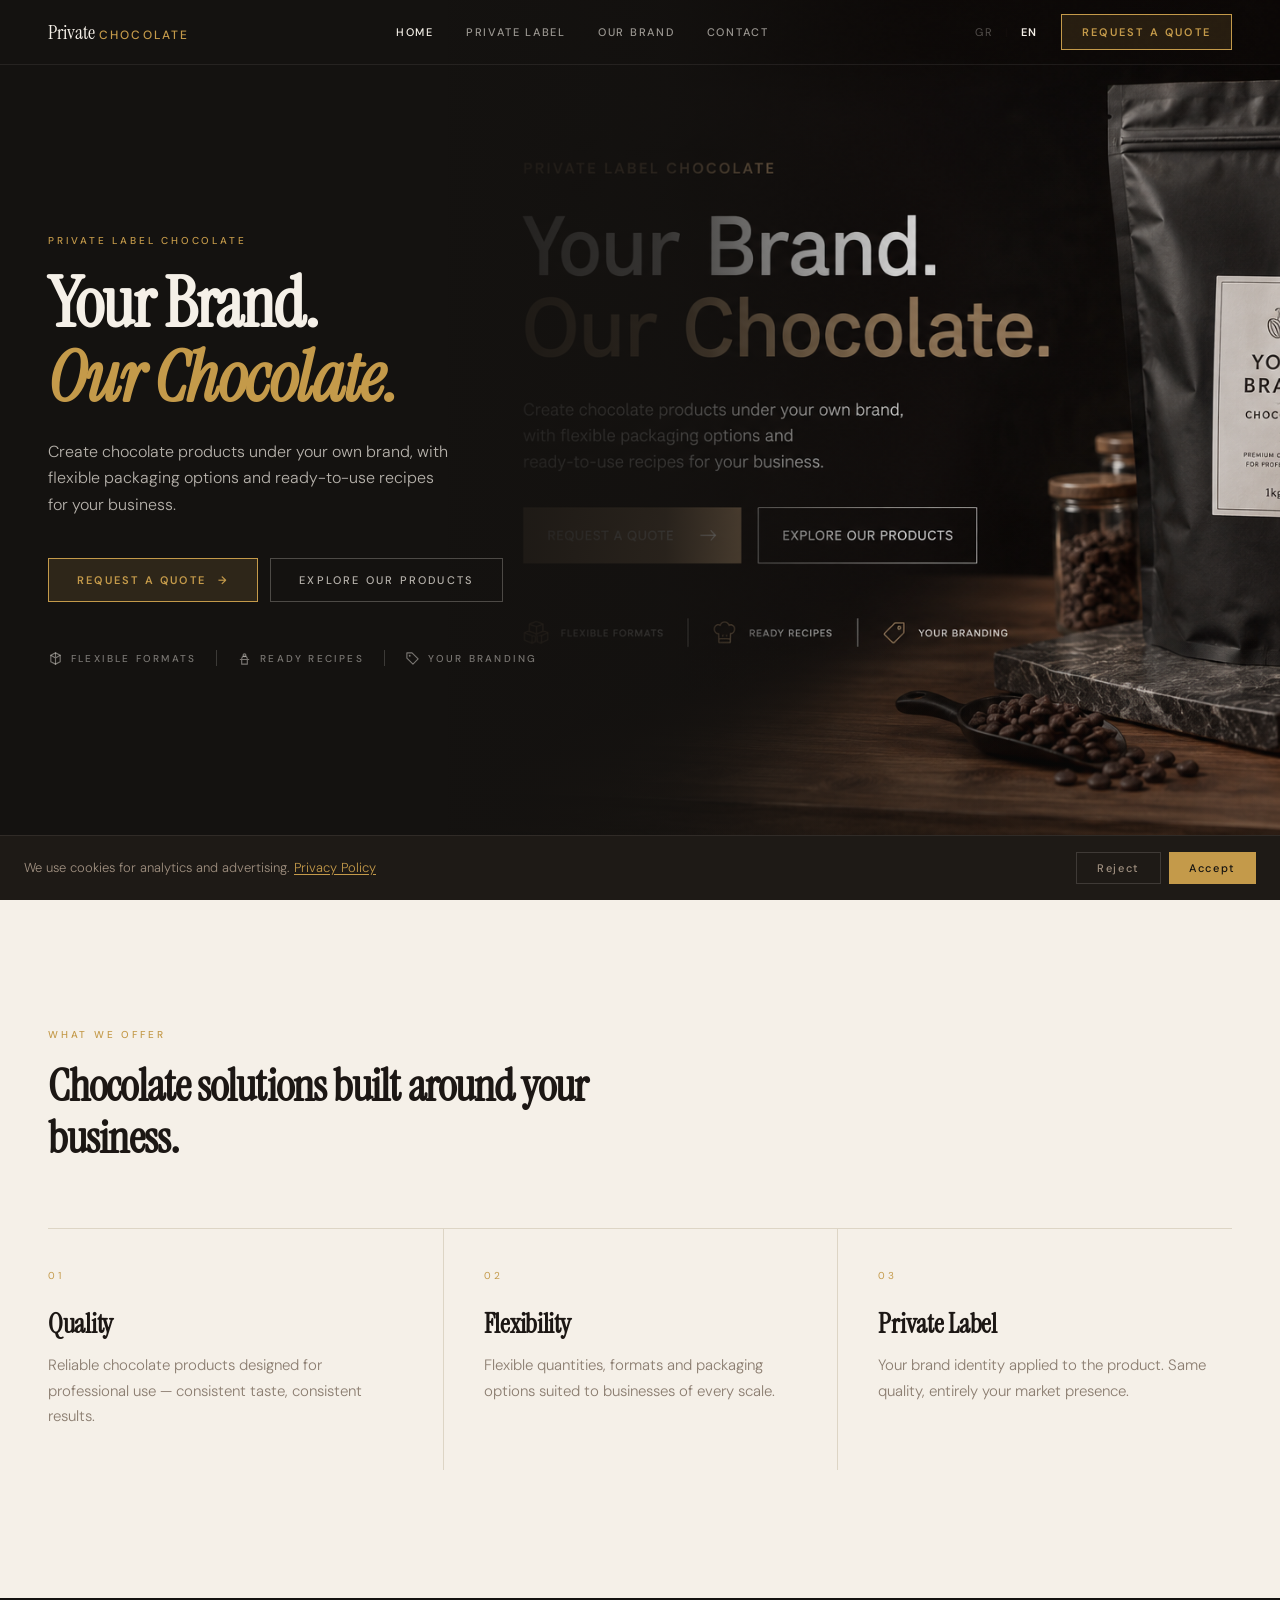
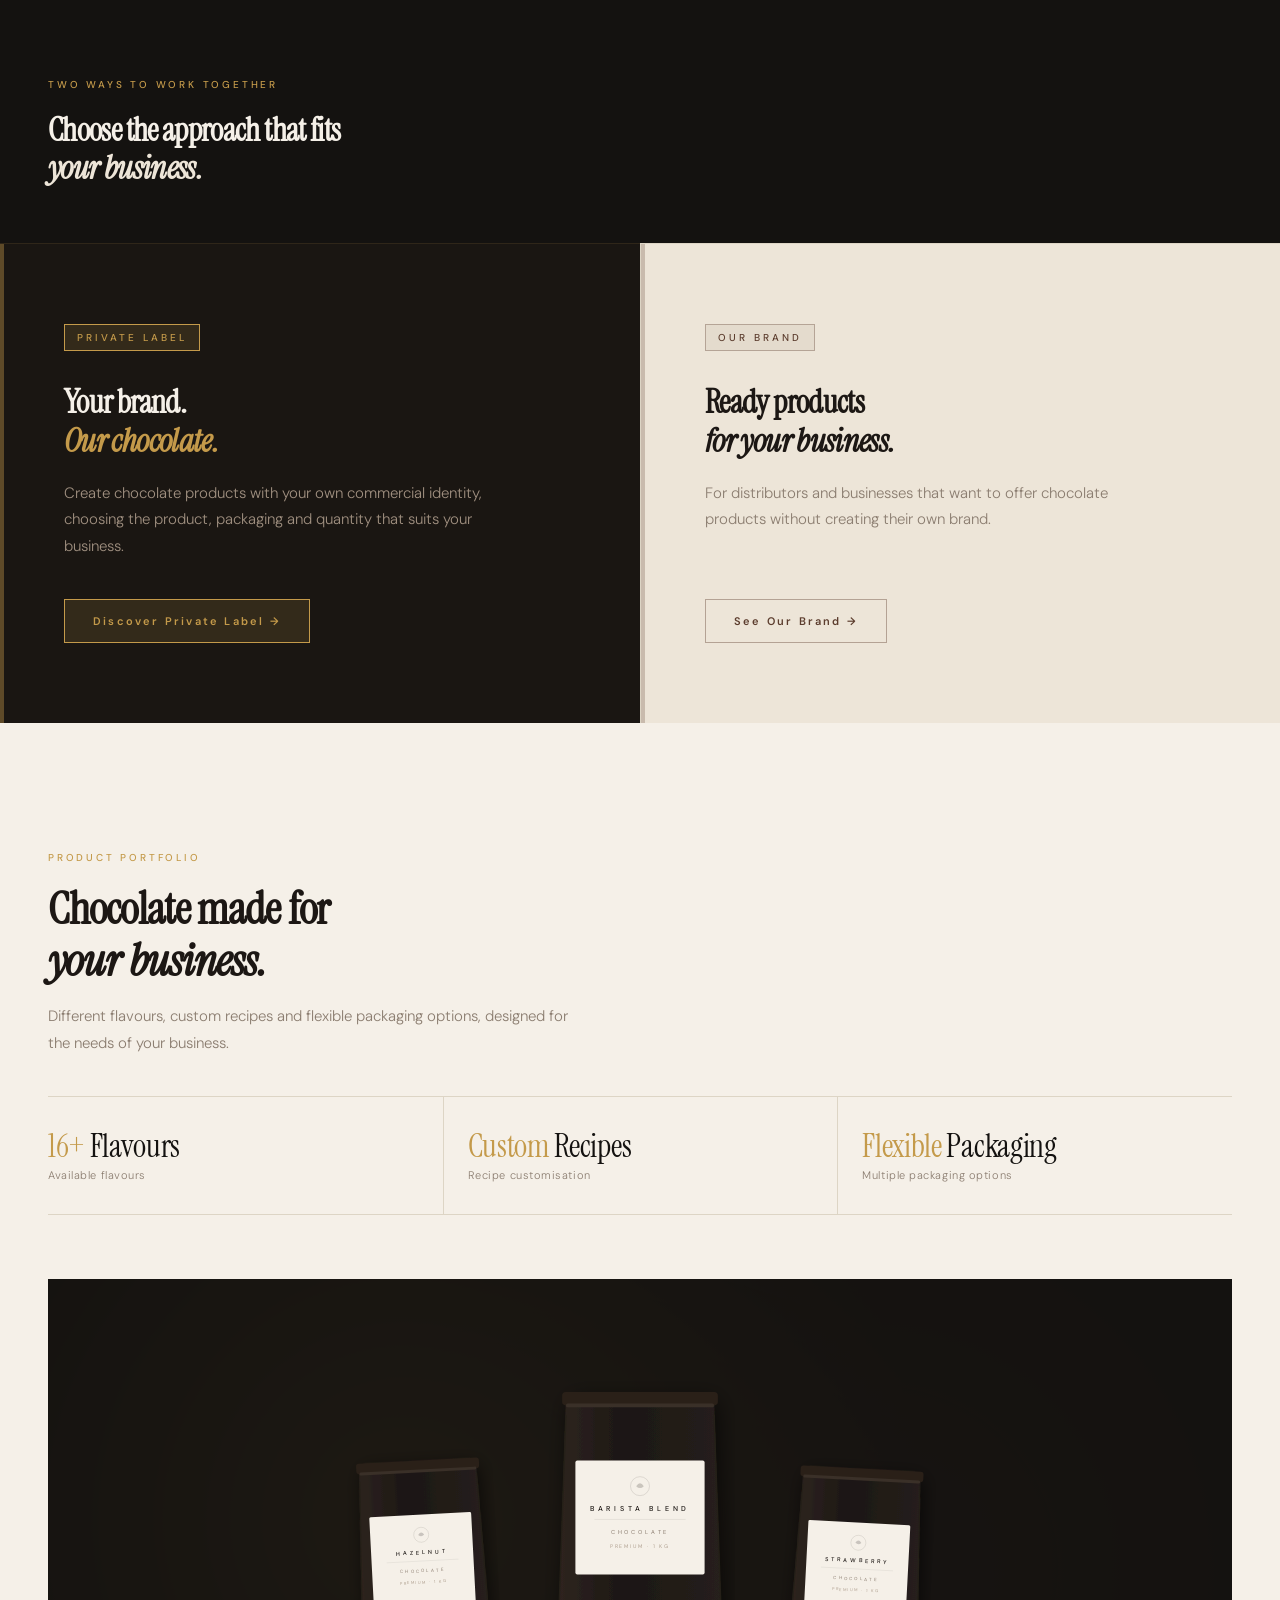
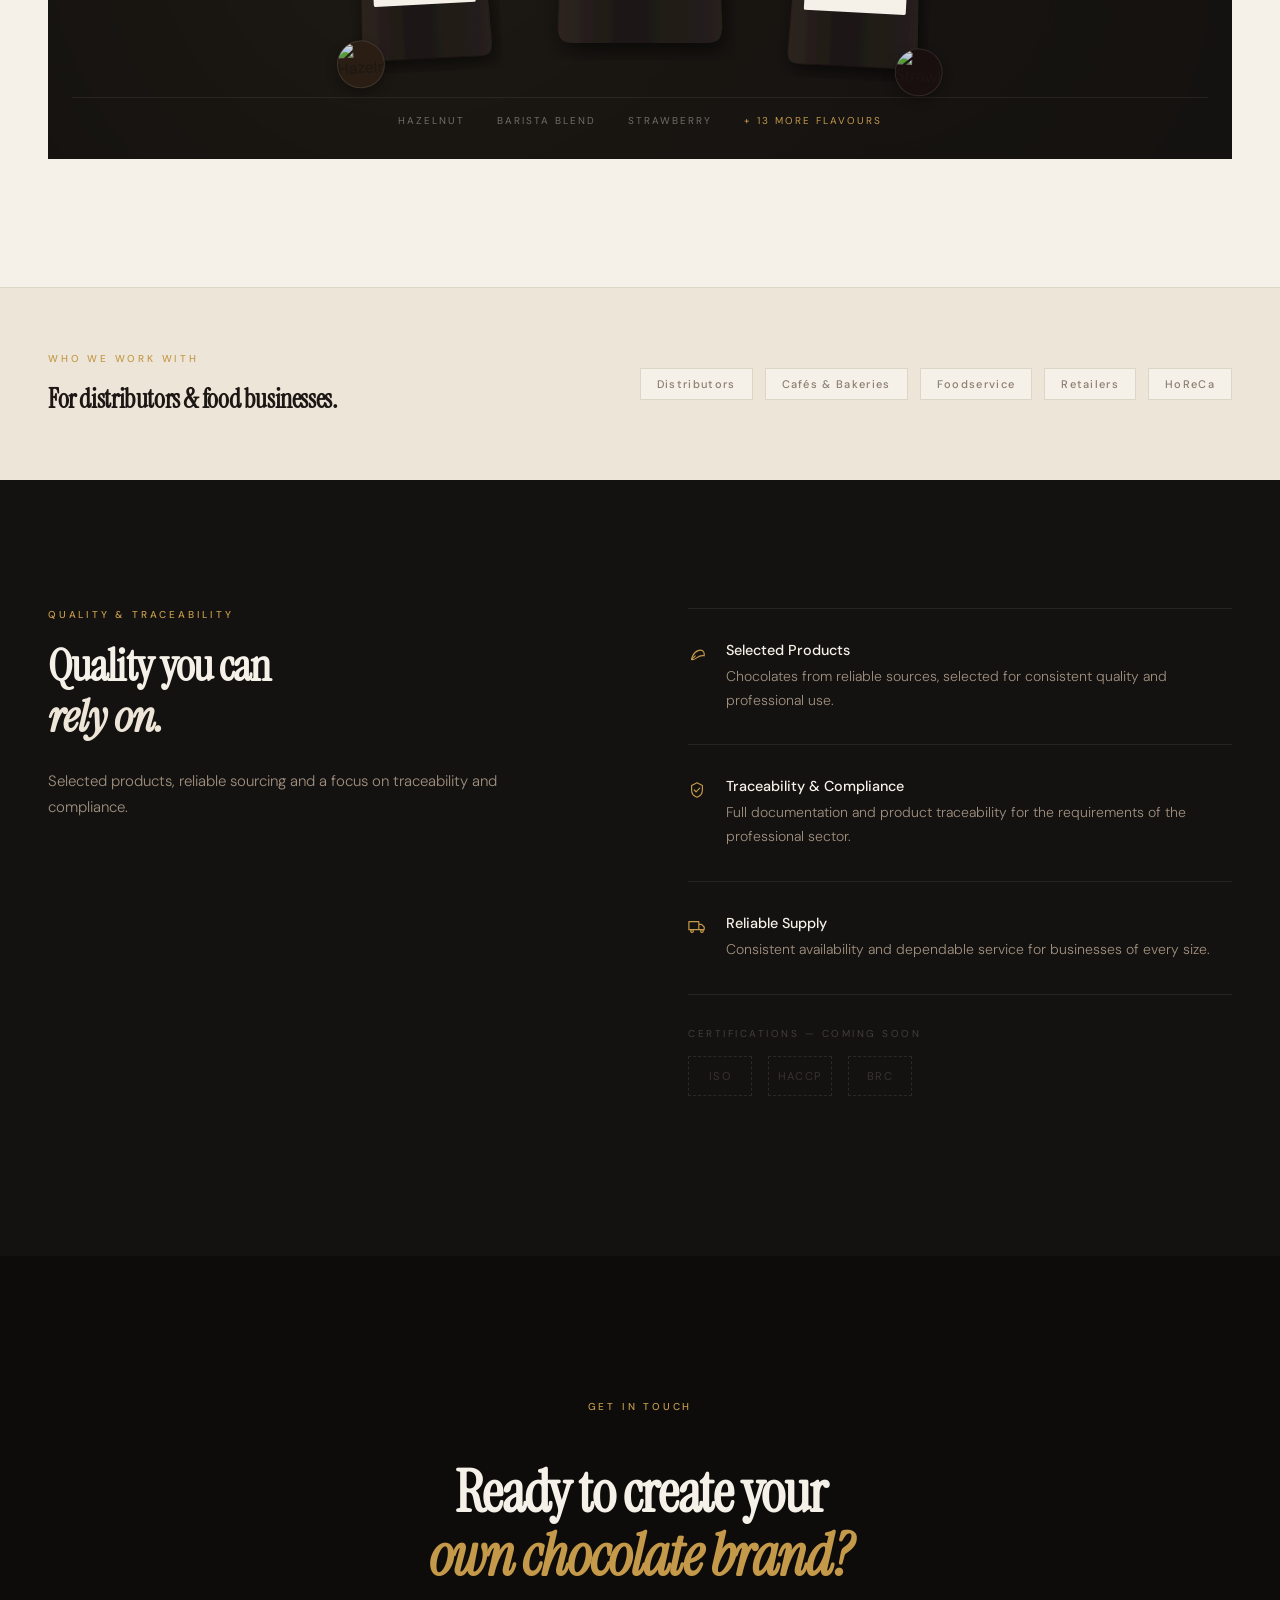
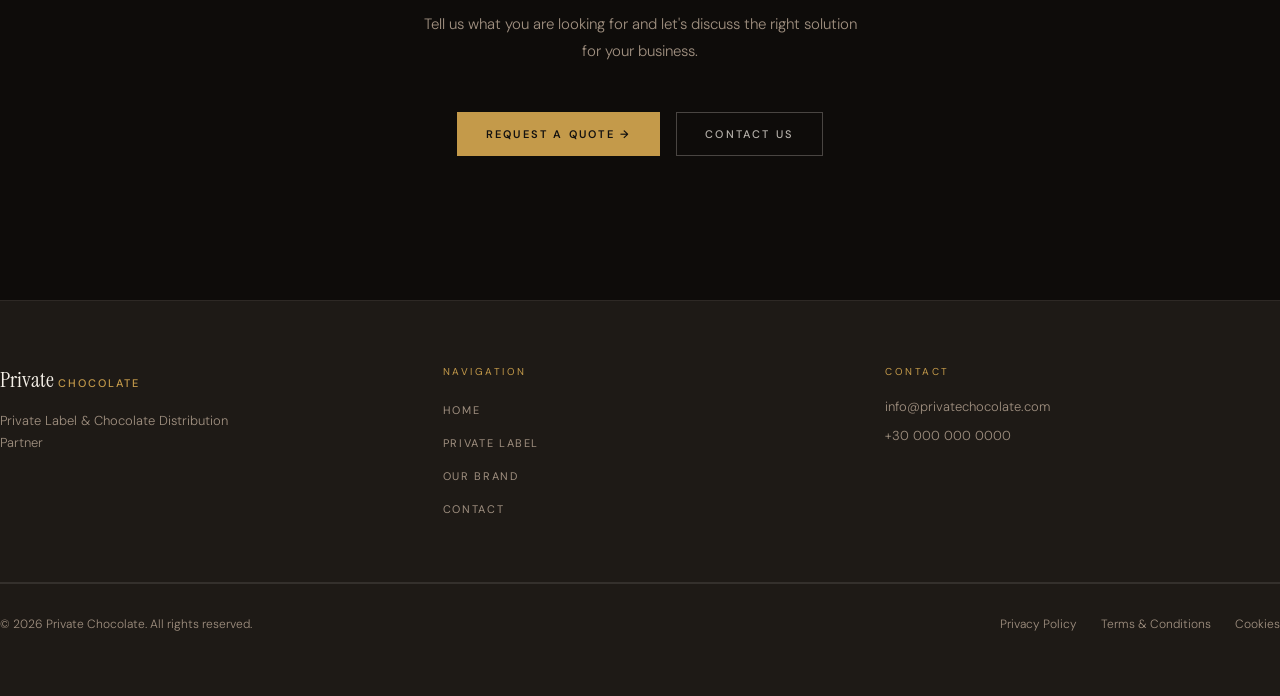
==== en/index.html @ 3921b4d9 "Add files via upload" ====
<!DOCTYPE html>
<html lang="en">
<head>
  <meta charset="UTF-8">
  <meta name="viewport" content="width=device-width, initial-scale=1.0">
  <title>Private Chocolate — Your Brand. Our Chocolate.</title>
  <link rel="icon" href="../img/favicon.ico" sizes="32x32">
  <link rel="icon" href="../img/favicon.svg" type="image/svg+xml">
  <link rel="apple-touch-icon" href="../img/apple-touch-icon.png">
  <meta name="description" content="Create chocolate products under your own brand. Private label and chocolate distribution for professionals — flexible packaging, 16+ flavours.">
  <link rel="canonical" href="https://privatechocolate.com/en/">
  <meta property="og:type" content="website">
  <meta property="og:title" content="Private Chocolate — Your Brand. Our Chocolate.">
  <meta property="og:description" content="Create chocolate products under your own brand. Private label and chocolate distribution for professionals — flexible packaging, 16+ flavours.">
  <meta property="og:url" content="https://privatechocolate.com/en/">
  <meta property="og:image" content="https://privatechocolate.com/img/og-image.jpg">
  <meta property="og:locale" content="en_GB">
  <meta property="og:locale:alternate" content="el_GR">
  <meta property="og:site_name" content="Private Chocolate">
  <meta name="twitter:card" content="summary_large_image">
  <meta name="twitter:title" content="Private Chocolate — Your Brand. Our Chocolate.">
  <meta name="twitter:description" content="Create chocolate products under your own brand. Private label and chocolate distribution for professionals — flexible packaging, 16+ flavours.">
  <meta name="twitter:image" content="https://privatechocolate.com/img/og-image.jpg">
  <link rel="alternate" hreflang="en" href="index.html">
  <link rel="alternate" hreflang="el" href="../index.html">
  <link rel="stylesheet" href="../css/style.css">

  <script type="application/ld+json">{"@context":"https://schema.org","@type":"Organization","name":"Private Chocolate","url":"https://privatechocolate.com","logo":"https://privatechocolate.com/img/logo.png","description":"Private label chocolate and distribution partner for professional businesses.","contactPoint":{"@type":"ContactPoint","email":"info@privatechocolate.com","contactType":"sales","availableLanguage":["Greek","English"]},"sameAs":[]}  </script>
  <script type="application/ld+json">{"@context":"https://schema.org","@type":"WebSite","name":"Private Chocolate","url":"https://privatechocolate.com","inLanguage":["el","en"]}  </script>
</head>
<body>

  <!-- HEADER -->
  <header class="header">
    <div class="header-inner">
      <a href="index.html" class="logo"><span class="logo-private">Private</span><span class="logo-chocolate">CHOCOLATE</span></a>
      <nav class="nav-desktop">
        <a href="index.html" class="nav-link">HOME</a>
        <a href="private-label.html" class="nav-link">PRIVATE LABEL</a>
        <a href="our-brand.html" class="nav-link">OUR BRAND</a>
        <a href="contact.html" class="nav-link">CONTACT</a>
      </nav>
      <div class="header-right">
        <div class="lang-switcher">
          <a href="../index.html" class="lang-btn" style="text-decoration:none;">GR</a>
          <span class="lang-sep" style="margin:0 4px;">|</span>
          <span class="lang-btn active">EN</span>
        </div>
        <a href="contact.html" class="btn btn-gold" style="padding:10px 20px;">REQUEST A QUOTE</a>
      </div>
      <div class="mobile-controls">
        <div class="mobile-lang">
          <a href="../index.html" class="lang-btn" style="text-decoration:none;font-size:10px;letter-spacing:0.1em;">GR</a>
          <span class="lang-btn active" style="font-size:10px;letter-spacing:0.1em;">EN</span>
        </div>
        <button class="hamburger" aria-label="Toggle menu"><span></span><span></span><span></span></button>
      </div>
    </div>
    <div class="mobile-menu">
      <a href="index.html">HOME</a><a href="private-label.html">PRIVATE LABEL</a><a href="our-brand.html">OUR BRAND</a><a href="contact.html">CONTACT</a>
      <a href="contact.html" class="btn btn-gold" style="text-align:center;margin-top:8px;">REQUEST A QUOTE</a>
    </div>
  </header>

  <main>
    <!-- 1. HERO -->
    <section class="hero">
      <div class="hero-bg">
        <img src="../img/hero.png" alt="Private Chocolate — matte black 1kg pouches with branded labels" class="hero-img">
        <div class="hero-gradient-h"></div>
        <div class="hero-gradient-v"></div>
      </div>
      <div class="hero-content">
        <div class="hero-text">
          <p class="eyebrow">PRIVATE LABEL CHOCOLATE</p>
          <h1><span class="line1">Your Brand.</span><span class="line2">Our Chocolate.</span></h1>
          <p class="hero-desc">Create chocolate products under your own brand, with flexible packaging options and ready-to-use recipes for your business.</p>
          <div class="hero-buttons">
            <a href="contact.html" class="btn btn-gold">REQUEST A QUOTE <span>→</span></a>
            <a href="private-label.html" class="btn btn-ghost">EXPLORE OUR PRODUCTS</a>
          </div>
          <div class="hero-badges">
            <div class="hero-badge"><svg width="15" height="15" viewBox="0 0 16 16" fill="none" stroke="currentColor" stroke-width="1.2" stroke-linecap="round" stroke-linejoin="round"><path d="M13 4.5L8 2 3 4.5v7L8 14l5-2.5v-7z"/><path d="M8 2v12M3 4.5l5 3 5-3"/></svg><span>FLEXIBLE FORMATS</span></div>
            <span class="hero-badge-sep"></span>
            <div class="hero-badge"><svg width="15" height="15" viewBox="0 0 16 16" fill="none" stroke="currentColor" stroke-width="1.2" stroke-linecap="round" stroke-linejoin="round"><path d="M5.5 14h5M5 14V9h6v5M3.5 9h9M5 9c0-2 1-3.5 3-3.5S11 7 11 9"/><circle cx="8" cy="4.5" r="1.5"/></svg><span>READY RECIPES</span></div>
            <span class="hero-badge-sep"></span>
            <div class="hero-badge"><svg width="15" height="15" viewBox="0 0 16 16" fill="none" stroke="currentColor" stroke-width="1.2" stroke-linecap="round" stroke-linejoin="round"><path d="M2 2h5.5l6.5 6.5-5.5 5.5L2 7.5V2z"/><circle cx="5" cy="5" r="1" fill="currentColor" stroke="none"/></svg><span>YOUR BRANDING</span></div>
          </div>
        </div>
      </div>
    </section>

    <!-- 2. WHAT WE OFFER -->
    <section class="section-ivory">
      <div class="container">
        <div style="max-width:576px;" class="mb-16">
          <p class="eyebrow">WHAT WE OFFER</p>
          <h2 class="heading-lg">Chocolate solutions built around your business.</h2>
        </div>
        <hr class="divider">
        <div class="grid-3">
          <div class="grid-3-item"><span class="num">01</span><h3>Quality</h3><p>Reliable chocolate products designed for professional use — consistent taste, consistent results.</p></div>
          <div class="grid-3-item"><span class="num">02</span><h3>Flexibility</h3><p>Flexible quantities, formats and packaging options suited to businesses of every scale.</p></div>
          <div class="grid-3-item"><span class="num">03</span><h3>Private Label</h3><p>Your brand identity applied to the product. Same quality, entirely your market presence.</p></div>
        </div>
      </div>
    </section>

    <!-- 3. TWO WAYS TO WORK TOGETHER -->
    <section style="background-color:var(--dark);">
      <div class="container" style="padding-top:80px;padding-bottom:56px;">
        <p class="eyebrow">TWO WAYS TO WORK TOGETHER</p>
        <h2 class="heading-md" style="color:var(--text-light);max-width:560px;">Choose the approach that fits<br><span class="italic text-ivory-warm">your business.</span></h2>
      </div>
      <div class="split-section">
        <div class="split-card" style="background-color:#1A1612;border-top:1px solid rgba(196,154,74,0.12);">
          <div class="accent-bar" style="background-color:var(--gold);opacity:0.4;"></div>
          <div>
            <span class="split-badge" style="border:1px solid var(--gold);color:var(--gold);background-color:var(--gold-muted);">PRIVATE LABEL</span>
            <h3 class="heading-md" style="color:var(--text-light);margin-bottom:20px;">Your brand.<br><span class="italic text-gold">Our chocolate.</span></h3>
            <p class="body-text-light" style="max-width:440px;margin-bottom:40px;">Create chocolate products with your own commercial identity, choosing the product, packaging and quantity that suits your business.</p>
          </div>
          <a href="private-label.html" class="btn btn-gold" style="align-self:flex-start;">Discover Private Label →</a>
        </div>
        <div class="split-card" style="background-color:var(--ivory-warm);border-top:1px solid var(--border);border-left:1px solid var(--border);">
          <div class="accent-bar" style="background-color:var(--chocolate);opacity:0.25;"></div>
          <div>
            <span class="split-badge" style="border:1px solid rgba(92,61,46,0.35);color:#5C3D2E;background-color:rgba(92,61,46,0.06);">OUR BRAND</span>
            <h3 class="heading-md" style="margin-bottom:20px;">Ready products<br><span class="italic">for your business.</span></h3>
            <p class="body-text" style="max-width:440px;margin-bottom:40px;">For distributors and businesses that want to offer chocolate products without creating their own brand.</p>
          </div>
          <a href="our-brand.html" class="btn btn-outline-muted" style="align-self:flex-start;color:#5C3D2E;border-color:rgba(92,61,46,0.4);">See Our Brand →</a>
        </div>
      </div>
    </section>

    <!-- 4. PRODUCT PORTFOLIO -->
    <section class="section-ivory">
      <div class="container">
        <div style="max-width:672px;" class="mb-10">
          <p class="eyebrow">PRODUCT PORTFOLIO</p>
          <h2 class="heading-lg mb-4">Chocolate made for<br><span class="italic">your business.</span></h2>
          <p class="body-text max-w-lg">Different flavours, custom recipes and flexible packaging options, designed for the needs of your business.</p>
        </div>
        <div class="stats-row mb-16">
          <div class="stat-item"><div class="stat-value"><span class="gold">16+</span> Flavours</div><p class="stat-sub">Available flavours</p></div>
          <div class="stat-item"><div class="stat-value"><span class="gold">Custom</span> Recipes</div><p class="stat-sub">Recipe customisation</p></div>
          <div class="stat-item"><div class="stat-value"><span class="gold">Flexible</span> Packaging</div><p class="stat-sub">Multiple packaging options</p></div>
        </div>
        <div class="pouch-showcase">
          <div class="radial-bg"></div>
          <div style="position:relative;z-index:10;display:flex;flex-direction:column;align-items:center;justify-content:flex-end;padding:48px 24px 0;">
            <div class="pouch-row">
              <div class="pouch-item pouch-left"><div data-pouch="HAZELNUT" data-pouch-id="hazelnut-h"></div><div class="pouch-accent pouch-accent-left" style="background-color:#2A1E14;"><img src="https://images.unsplash.com/photo-1601275874186-86dea41a4b7f?w=80&h=80&fit=crop&auto=format" alt="Hazelnuts"></div></div>
              <div class="pouch-item pouch-center"><div data-pouch="BARISTA BLEND" data-pouch-id="barista-h" data-label-bg="#F5F0E8" data-label-text="#1C1714" data-label-sub="#8B7D70"></div></div>
              <div class="pouch-item pouch-right"><div data-pouch="STRAWBERRY" data-pouch-id="strawberry-h"></div><div class="pouch-accent pouch-accent-right" style="background-color:#1A0F0F;"><img src="https://images.unsplash.com/photo-1686554397800-d49f9f690ff5?w=80&h=80&fit=crop&auto=format" alt="Strawberry"></div></div>
            </div>
            <div class="flavour-bar">
              <span class="flavour-label">HAZELNUT</span><span class="flavour-label">BARISTA BLEND</span><span class="flavour-label">STRAWBERRY</span><span class="flavour-label highlight">+ 13 MORE FLAVOURS</span>
            </div>
          </div>
        </div>
      </div>
    </section>

    <!-- 5. WHO WE WORK WITH -->
    <section class="section-ivory-warm" style="border-top:1px solid var(--border);padding:64px 0;">
      <div class="container">
        <div style="display:flex;flex-wrap:wrap;align-items:center;justify-content:space-between;gap:32px;">
          <div>
            <p class="eyebrow">WHO WE WORK WITH</p>
            <h2 class="heading-sm">For distributors &amp; food businesses.</h2>
          </div>
          <div class="badges-row">
            <span class="badge-pill">Distributors</span><span class="badge-pill">Cafés & Bakeries</span><span class="badge-pill">Foodservice</span><span class="badge-pill">Retailers</span><span class="badge-pill">HoReCa</span>
          </div>
        </div>
      </div>
    </section>

    <!-- 6. QUALITY & TRACEABILITY -->
    <section class="section-dark">
      <div class="container">
        <div class="quality-grid">
          <div>
            <p class="eyebrow">QUALITY & TRACEABILITY</p>
            <h2 class="heading-lg mb-6" style="color:var(--text-light);">Quality you can<br><span class="italic text-ivory-warm">rely on.</span></h2>
            <p class="body-text-light max-w-md">Selected products, reliable sourcing and a focus on traceability and compliance.</p>
          </div>
          <div>
            <div class="quality-item">
              <div class="icon"><svg width="18" height="18" viewBox="0 0 20 20" fill="none" stroke="currentColor" stroke-width="1.3" stroke-linecap="round" stroke-linejoin="round"><path d="M4 16c0 0 1-8 8-10s6 6 6 6-4-1-8 2S4 16 4 16z"/><path d="M4 16l4-4"/></svg></div>
              <div><h4>Selected Products</h4><p>Chocolates from reliable sources, selected for consistent quality and professional use.</p></div>
            </div>
            <div class="quality-item">
              <div class="icon"><svg width="18" height="18" viewBox="0 0 20 20" fill="none" stroke="currentColor" stroke-width="1.3" stroke-linecap="round" stroke-linejoin="round"><path d="M10 2L4 5v5c0 4 3 7 6 8 3-1 6-4 6-8V5l-6-3z"/><path d="M7 10l2 2 4-4"/></svg></div>
              <div><h4>Traceability & Compliance</h4><p>Full documentation and product traceability for the requirements of the professional sector.</p></div>
            </div>
            <div class="quality-item">
              <div class="icon"><svg width="18" height="18" viewBox="0 0 20 20" fill="none" stroke="currentColor" stroke-width="1.3" stroke-linecap="round" stroke-linejoin="round"><path d="M1 4h11v9H1zM12 7h3l3 3v3h-6V7z"/><circle cx="4.5" cy="14.5" r="1.5"/><circle cx="15.5" cy="14.5" r="1.5"/></svg></div>
              <div><h4>Reliable Supply</h4><p>Consistent availability and dependable service for businesses of every size.</p></div>
            </div>
            <div class="certs">
              <p class="certs-label">CERTIFICATIONS — COMING SOON</p>
              <div class="certs-list"><div class="cert-box">ISO</div><div class="cert-box">HACCP</div><div class="cert-box">BRC</div></div>
            </div>
          </div>
        </div>
      </div>
    </section>

    <!-- 7. FINAL CTA -->
    <section class="section-deep cta-section">
      <div class="container">
        <p class="eyebrow">GET IN TOUCH</p>
        <h2 class="heading-xl" style="color:var(--text-light);">Ready to create your<br><span class="italic text-gold">own chocolate brand?</span></h2>
        <p class="body-text-light" style="max-width:448px;margin:0 auto 48px;">Tell us what you are looking for and let's discuss the right solution for your business.</p>
        <div class="cta-buttons">
          <a href="contact.html" class="btn btn-gold-solid">REQUEST A QUOTE →</a>
          <a href="contact.html" class="btn btn-ghost">CONTACT US</a>
        </div>
      </div>
    </section>
  </main>

  <!-- FOOTER -->
  <footer class="footer">
    <div class="container footer-inner">
      <div class="footer-grid">
        <div class="footer-brand"><div class="logo mb-4"><span class="logo-private" style="color:var(--text-light);font-size:22px;">Private</span><span class="logo-chocolate" style="font-size:11px;">CHOCOLATE</span></div><p>Private Label &amp; Chocolate Distribution Partner</p></div>
        <div><p class="footer-nav-label">NAVIGATION</p><ul class="footer-nav-list"><li><a href="index.html">HOME</a></li><li><a href="private-label.html">PRIVATE LABEL</a></li><li><a href="our-brand.html">OUR BRAND</a></li><li><a href="contact.html">CONTACT</a></li></ul></div>
        <div><p class="footer-contact-label">CONTACT</p><div class="footer-contact-list"><a href="mailto:info@privatechocolate.com">info@privatechocolate.com</a><a href="tel:+30000000000">+30 000 000 0000</a></div></div>
      </div>
      <hr class="divider-light">
      <div class="footer-bottom"><p>© 2026 Private Chocolate. All rights reserved.</p><div class="footer-links"><a href="privacy.html">Privacy Policy</a><a href="terms.html">Terms & Conditions</a><button onclick="pcReopenConsent()" style="background:none;border:none;cursor:pointer;color:var(--text-muted);font-size:0.75rem;font-weight:300;padding:0;">Cookies</button></div></div>
    </div>
  </footer>

  <script src="../js/svg.js"></script>
  <script src="../js/main.js"></script>
  <script src="../js/analytics.js"></script>
</body>
</html>
---- css/style.css ----
@import url('https://fonts.googleapis.com/css2?family=Instrument+Serif:ital@0;1&family=DM+Sans:ital,wght@0,300;0,400;0,500;0,600;1,300&display=swap');

/* ── RESET & BASE ── */
*, *::before, *::after { box-sizing: border-box; margin: 0; padding: 0; }
html { height: 100%; scroll-behavior: smooth; }
body {
  font-family: 'DM Sans', sans-serif;
  background-color: #F5F0E8;
  color: #1C1714;
  -webkit-font-smoothing: antialiased;
  -moz-osx-font-smoothing: grayscale;
  min-height: 100%;
}
img { max-width: 100%; display: block; }
a { text-decoration: none; color: inherit; }
button { cursor: pointer; font-family: inherit; background: none; border: none; }
ul, ol { list-style: none; }
::selection { background: #5C3D2E; color: #F5F0E8; }
* { scrollbar-width: thin; scrollbar-color: #DDD5C5 transparent; }

/* ── CSS VARIABLES ── */
:root {
  --ivory: #F5F0E8;
  --ivory-warm: #EDE5D8;
  --dark: #141210;
  --dark-mid: #1E1A16;
  --dark-deep: #0E0C0A;
  --gold: #C49A4A;
  --gold-muted: rgba(196,154,74,0.15);
  --chocolate: #5C3D2E;
  --muted: #8B7D70;
  --border: #DDD5C5;
  --text-light: #F5F0E8;
  --text-muted: #A09080;
  --max-w: 1320px;
  --serif: 'Instrument Serif', serif;
  --sans: 'DM Sans', sans-serif;
}

/* ── LAYOUT ── */
.container { max-width: var(--max-w); margin: 0 auto; padding: 0 24px; }
@media (min-width: 1024px) { .container { padding: 0 48px; } }

/* ── TYPOGRAPHY ── */
.eyebrow {
  font-family: var(--sans);
  font-size: 10px;
  letter-spacing: 0.28em;
  text-transform: uppercase;
  font-weight: 500;
  color: var(--gold);
  margin-bottom: 20px;
}
.heading-xl {
  font-family: var(--serif);
  font-size: clamp(2.2rem, 4.5vw, 4rem);
  line-height: 1.1;
  letter-spacing: -0.025em;
}
.heading-lg {
  font-family: var(--serif);
  font-size: clamp(2rem, 3.5vw, 3rem);
  line-height: 1.15;
  letter-spacing: -0.02em;
}
.heading-md {
  font-family: var(--serif);
  font-size: clamp(1.6rem, 2.5vw, 2.2rem);
  line-height: 1.2;
  letter-spacing: -0.02em;
}
.heading-sm {
  font-family: var(--serif);
  font-size: clamp(1.3rem, 2vw, 1.7rem);
  line-height: 1.2;
  letter-spacing: -0.015em;
}
.body-text {
  color: var(--muted);
  font-size: 0.9375rem;
  line-height: 1.75;
  font-weight: 300;
}
.body-text-light {
  color: var(--text-muted);
  font-size: 0.9375rem;
  line-height: 1.75;
  font-weight: 300;
}
.italic { font-style: italic; }
.text-gold { color: var(--gold); }
.text-light { color: var(--text-light); }
.text-ivory-warm { color: var(--ivory-warm); }
.text-chocolate { color: var(--chocolate); }
.text-muted { color: var(--muted); }

/* ── DIVIDER ── */
.divider { border: none; border-top: 1px solid var(--border); }
.divider-light { border: none; border-top: 1px solid rgba(245,240,232,0.1); }

/* ── BUTTONS ── */
.btn {
  display: inline-flex;
  align-items: center;
  justify-content: center;
  gap: 12px;
  padding: 14px 28px;
  font-size: 11px;
  letter-spacing: 0.2em;
  font-weight: 600;
  transition: all 0.2s;
  white-space: nowrap;
}
.btn-gold {
  border: 1px solid var(--gold);
  color: var(--gold);
  background-color: var(--gold-muted);
}
.btn-gold:hover {
  background-color: var(--gold);
  color: var(--dark);
}
.btn-gold-solid {
  border: 1px solid var(--gold);
  background-color: var(--gold);
  color: var(--dark);
}
.btn-gold-solid:hover {
  background-color: transparent;
  color: var(--gold);
}
.btn-ghost {
  border: 1px solid rgba(245,240,232,0.25);
  color: rgba(245,240,232,0.72);
  font-weight: 500;
}
.btn-ghost:hover {
  border-color: rgba(245,240,232,0.5);
  color: var(--text-light);
}
.btn-dark {
  border: 1px solid var(--dark);
  background-color: var(--dark);
  color: var(--text-light);
}
.btn-dark:hover {
  background-color: transparent;
  color: var(--dark);
}
.btn-outline-dark {
  border: 1px solid var(--dark);
  color: var(--dark);
}
.btn-outline-dark:hover {
  background-color: var(--dark);
  color: var(--text-light);
}
.btn-outline-muted {
  border: 1px solid var(--border);
  color: var(--muted);
}
.btn-outline-muted:hover {
  border-color: var(--dark);
  color: var(--dark);
}
.link-underline {
  display: inline-flex;
  align-items: center;
  gap: 8px;
  font-size: 11px;
  letter-spacing: 0.22em;
  font-weight: 500;
  padding-bottom: 6px;
  border-bottom: 1px solid rgba(28,23,20,0.25);
  color: var(--dark);
  transition: border-color 0.2s;
}
.link-underline:hover { border-bottom-color: var(--dark); }

/* ── HEADER ── */
.header {
  position: fixed;
  top: 0;
  left: 0;
  right: 0;
  z-index: 50;
  transition: all 0.5s;
  border-bottom: 1px solid rgba(245,240,232,0.08);
}
.header.scrolled {
  background-color: rgba(245,240,232,0.97);
  backdrop-filter: blur(12px);
  border-bottom-color: var(--border);
}
.header-inner {
  max-width: var(--max-w);
  margin: 0 auto;
  padding: 0 24px;
  display: flex;
  align-items: center;
  justify-content: space-between;
  height: 64px;
}
@media (min-width: 1024px) { .header-inner { padding: 0 48px; } }
.logo { display: flex; align-items: baseline; gap: 4px; flex-shrink: 0; }
.logo-private {
  font-family: var(--serif);
  font-size: 20px;
  color: var(--text-light);
  transition: color 0.4s;
}
.header.scrolled .logo-private { color: var(--dark); }
.logo-chocolate {
  font-family: var(--sans);
  font-size: 12px;
  font-weight: 500;
  letter-spacing: 0.18em;
  color: var(--gold);
}
.nav-desktop { display: none; align-items: center; gap: 32px; }
@media (min-width: 1024px) { .nav-desktop { display: flex; } }
.nav-link {
  font-size: 11px;
  letter-spacing: 0.16em;
  font-weight: 500;
  color: rgba(245,240,232,0.6);
  transition: color 0.2s;
}
.nav-link:hover, .nav-link.active { color: var(--text-light); }
.header.scrolled .nav-link { color: var(--muted); }
.header.scrolled .nav-link:hover, .header.scrolled .nav-link.active { color: var(--dark); }
.header-right { display: none; align-items: center; gap: 24px; }
@media (min-width: 1024px) { .header-right { display: flex; } }
.lang-switcher { display: flex; align-items: center; gap: 8px; font-size: 11px; letter-spacing: 0.1em; }
.lang-btn { transition: color 0.2s; }
.lang-btn.active { font-weight: 600; color: var(--text-light); }
.lang-btn:not(.active) { color: rgba(245,240,232,0.3); }
.header.scrolled .lang-btn.active { color: var(--dark); }
.header.scrolled .lang-btn:not(.active) { color: var(--border); }
.lang-sep { opacity: 0.4; margin-left: 8px; }

/* Mobile controls */
.mobile-controls { display: flex; align-items: center; gap: 16px; }
@media (min-width: 1024px) { .mobile-controls { display: none; } }
.mobile-lang { display: flex; align-items: center; gap: 6px; font-size: 10px; letter-spacing: 0.1em; }
.hamburger { width: 32px; height: 32px; display: flex; flex-direction: column; align-items: center; justify-content: center; gap: 6px; }
.hamburger span {
  display: block;
  width: 20px;
  height: 1px;
  background-color: var(--text-light);
  transition: all 0.3s;
}
.header.scrolled .hamburger span { background-color: var(--dark); }
.hamburger.open span:nth-child(1) { transform: rotate(45deg) translateY(7px); }
.hamburger.open span:nth-child(2) { transform: scaleX(0); opacity: 0; }
.hamburger.open span:nth-child(3) { transform: rotate(-45deg) translateY(-7px); }

/* Mobile menu */
.mobile-menu {
  display: none;
  padding: 16px 24px 32px;
  background-color: var(--ivory);
  border-top: 1px solid var(--border);
  flex-direction: column;
  gap: 20px;
}
.mobile-menu.open { display: flex; }
@media (min-width: 1024px) { .mobile-menu.open { display: none; } }
.mobile-menu a {
  font-size: 14px;
  letter-spacing: 0.15em;
  color: var(--muted);
}

/* ── HERO ── */
.hero {
  position: relative;
  min-height: 100vh;
  display: flex;
  align-items: center;
  overflow: hidden;
  background-color: var(--dark);
}
.hero-bg {
  position: absolute;
  inset: 0;
}
.hero-img {
  position: absolute;
  right: 0;
  top: 0;
  height: 100%;
  object-fit: cover;
  object-position: left;
  width: 65%;
  min-width: 600px;
}
.hero-gradient-h {
  position: absolute;
  inset: 0;
  background: linear-gradient(to right, var(--dark) 30%, rgba(20,18,16,0.85) 52%, rgba(20,18,16,0.2) 70%, transparent 100%);
}
.hero-gradient-v {
  position: absolute;
  inset: 0;
  background: linear-gradient(to top, rgba(20,18,16,0.5) 0%, transparent 30%);
}
.hero-content {
  position: relative;
  z-index: 10;
  max-width: var(--max-w);
  margin: 0 auto;
  padding: 112px 24px 64px;
  width: 100%;
}
@media (min-width: 1024px) {
  .hero-content { padding: 0 48px; }
}
.hero-text { max-width: 520px; }
.hero h1 {
  font-family: var(--serif);
  font-size: clamp(3rem, 5.5vw, 5.2rem);
  line-height: 1.05;
  letter-spacing: -0.02em;
  margin-bottom: 24px;
}
.hero h1 .line1 { color: var(--text-light); display: block; }
.hero h1 .line2 { color: var(--gold); display: block; font-style: italic; }
.hero-desc {
  margin-bottom: 40px;
  line-height: 1.65;
  max-width: 400px;
  color: rgba(245,240,232,0.72);
  font-size: 1rem;
  font-weight: 300;
}
.hero-buttons { display: flex; flex-direction: column; gap: 12px; margin-bottom: 48px; }
@media (min-width: 640px) { .hero-buttons { flex-direction: row; } }
.hero-badges { display: flex; align-items: center; flex-wrap: wrap; }
.hero-badge {
  display: flex;
  align-items: center;
  gap: 8px;
  color: rgba(245,240,232,0.45);
}
.hero-badge svg { width: 15px; height: 15px; }
.hero-badge span { font-size: 10px; letter-spacing: 0.22em; font-weight: 500; }
.hero-badge-sep {
  margin: 0 20px;
  height: 16px;
  width: 1px;
  background-color: rgba(245,240,232,0.18);
  display: inline-block;
}

/* ── SECTIONS ── */
.section-ivory { background-color: var(--ivory); padding: 96px 0; }
.section-ivory-warm { background-color: var(--ivory-warm); }
.section-dark { background-color: var(--dark); padding: 96px 0; }
.section-deep { background-color: var(--dark-deep); padding: 112px 0; }
@media (min-width: 1024px) {
  .section-ivory, .section-dark { padding: 128px 0; }
  .section-deep { padding: 144px 0; }
}

/* ── GRID 3-COL WITH DIVIDERS ── */
.grid-3 {
  display: grid;
  grid-template-columns: 1fr;
}
@media (min-width: 768px) {
  .grid-3 { grid-template-columns: repeat(3, 1fr); }
}
.grid-3-item { padding: 40px 0; }
@media (min-width: 768px) {
  .grid-3-item { padding: 40px; }
  .grid-3-item:first-child { padding-left: 0; }
  .grid-3-item:last-child { padding-right: 0; }
  .grid-3-item + .grid-3-item { border-left: 1px solid var(--border); }
}
.grid-3-item + .grid-3-item { border-top: 1px solid var(--border); }
@media (min-width: 768px) { .grid-3-item + .grid-3-item { border-top: none; } }
.grid-3-item .num {
  display: block;
  margin-bottom: 24px;
  font-size: 10px;
  letter-spacing: 0.3em;
  color: var(--gold);
}
.grid-3-item h3 {
  font-family: var(--serif);
  font-size: 1.7rem;
  letter-spacing: -0.01em;
  margin-bottom: 12px;
}
.grid-3-item p { color: var(--muted); font-size: 0.9375rem; line-height: 1.7; font-weight: 300; }

/* ── TWO WAYS / SPLIT SECTION ── */
.split-section { display: grid; grid-template-columns: 1fr; }
@media (min-width: 768px) { .split-section { grid-template-columns: 1fr 1fr; } }
.split-card {
  display: flex;
  flex-direction: column;
  justify-content: space-between;
  padding: 56px 32px;
  min-height: 480px;
  position: relative;
  overflow: hidden;
}
@media (min-width: 1024px) { .split-card { padding: 80px 64px; } }
.split-card .accent-bar {
  position: absolute;
  top: 0;
  left: 0;
  width: 4px;
  height: 100%;
}
.split-badge {
  display: inline-block;
  font-size: 10px;
  letter-spacing: 0.3em;
  font-weight: 500;
  padding: 6px 12px;
  margin-bottom: 32px;
}

/* ── STATS ROW ── */
.stats-row {
  display: grid;
  grid-template-columns: repeat(3, 1fr);
  border-top: 1px solid var(--border);
  border-bottom: 1px solid var(--border);
}
.stat-item { padding: 32px 24px; }
.stat-item:first-child { padding-left: 0; }
.stat-item + .stat-item { border-left: 1px solid var(--border); }
.stat-value {
  font-family: var(--serif);
  font-size: clamp(1.5rem, 2.5vw, 2rem);
  letter-spacing: -0.01em;
  color: var(--dark);
  line-height: 1.1;
}
.stat-value .gold { color: var(--gold); }
.stat-sub { margin-top: 4px; font-size: 11px; letter-spacing: 0.05em; color: var(--muted); font-weight: 300; }

/* ── POUCH DISPLAY ── */
.pouch-showcase {
  position: relative;
  overflow: hidden;
  background-color: var(--dark);
  min-height: 480px;
}
.pouch-showcase .radial-bg {
  position: absolute;
  inset: 0;
  opacity: 0.05;
  background-image:
    radial-gradient(circle at 30% 50%, var(--gold) 0%, transparent 60%),
    radial-gradient(circle at 70% 60%, rgba(92,61,46,0.8) 0%, transparent 55%);
}
.pouch-row {
  position: relative;
  z-index: 10;
  display: flex;
  align-items: flex-end;
  justify-content: center;
  gap: 16px;
  padding-top: 48px;
  width: 100%;
  max-width: 640px;
  margin: 0 auto;
}
@media (min-width: 768px) { .pouch-row { gap: 32px; } }
@media (min-width: 1024px) { .pouch-row { gap: 48px; } }
.pouch-item { position: relative; flex-shrink: 0; }
.pouch-left { width: clamp(100px,18vw,150px); transform: rotate(-3deg) translateY(12px); }
.pouch-center { width: clamp(130px,22vw,190px); }
.pouch-right { width: clamp(100px,18vw,150px); transform: rotate(3deg) translateY(20px); }
.pouch-accent {
  position: absolute;
  bottom: -8px;
  width: 48px;
  height: 48px;
  border-radius: 50%;
  overflow: hidden;
  border: 1px solid rgba(255,255,255,0.1);
  box-shadow: 0 4px 12px rgba(0,0,0,0.3);
}
.pouch-accent-left { left: -16px; }
.pouch-accent-right { right: -16px; }
.pouch-accent img { width: 100%; height: 100%; object-fit: cover; opacity: 0.9; }
.flavour-bar {
  width: 100%;
  margin-top: 32px;
  padding: 16px 32px 20px;
  border-top: 1px solid rgba(245,240,232,0.07);
  display: flex;
  align-items: center;
  justify-content: center;
  gap: 32px;
  flex-wrap: wrap;
}
.flavour-label {
  font-size: 10px;
  letter-spacing: 0.2em;
  color: rgba(245,240,232,0.4);
}
.flavour-label.highlight { color: var(--gold); }

/* ── WHO WE WORK WITH ── */
.badges-row { display: flex; flex-wrap: wrap; gap: 12px; }
.badge-pill {
  padding: 8px 16px;
  font-size: 11px;
  letter-spacing: 0.12em;
  font-weight: 500;
  border: 1px solid var(--border);
  color: var(--muted);
  background-color: var(--ivory);
}

/* ── QUALITY SECTION ── */
.quality-grid {
  display: grid;
  grid-template-columns: 1fr;
  gap: 64px;
  align-items: start;
}
@media (min-width: 1024px) {
  .quality-grid { grid-template-columns: 1fr 1fr; gap: 96px; }
}
.quality-item {
  display: flex;
  gap: 20px;
  padding: 32px 0;
  border-top: 1px solid rgba(245,240,232,0.08);
}
.quality-item .icon { flex-shrink: 0; margin-top: 4px; color: var(--gold); }
.quality-item h4 {
  font-family: var(--sans);
  font-size: 0.9rem;
  font-weight: 500;
  color: var(--text-light);
  margin-bottom: 6px;
}
.quality-item p { color: var(--text-muted); font-size: 0.875rem; line-height: 1.7; font-weight: 300; }
.certs { padding: 32px 0; border-top: 1px solid rgba(245,240,232,0.08); }
.certs-label { font-size: 10px; letter-spacing: 0.25em; color: rgba(245,240,232,0.2); margin-bottom: 16px; }
.certs-list { display: flex; gap: 16px; flex-wrap: wrap; }
.cert-box {
  width: 64px;
  height: 40px;
  display: flex;
  align-items: center;
  justify-content: center;
  border: 1px dashed rgba(245,240,232,0.1);
  color: rgba(245,240,232,0.15);
  font-size: 0.7rem;
  letter-spacing: 0.1em;
}

/* ── FINAL CTA ── */
.cta-section { text-align: center; }
.cta-section h2 { max-width: 700px; margin: 0 auto 24px; }
.cta-section p { max-width: 448px; margin: 0 auto 48px; }
.cta-buttons { display: flex; flex-direction: column; align-items: center; justify-content: center; gap: 16px; }
@media (min-width: 640px) { .cta-buttons { flex-direction: row; } }

/* ── FOOTER ── */
.footer {
  background-color: var(--dark-mid);
  border-top: 1px solid rgba(245,240,232,0.07);
}
.footer-inner { padding: 64px 0; }
.footer-grid {
  display: grid;
  grid-template-columns: 1fr;
  gap: 48px;
  margin-bottom: 64px;
}
@media (min-width: 768px) { .footer-grid { grid-template-columns: repeat(3, 1fr); } }
.footer-brand p { color: var(--text-muted); font-size: 0.8125rem; line-height: 1.7; font-weight: 300; max-width: 240px; }
.footer-nav-label, .footer-contact-label {
  font-size: 10px;
  letter-spacing: 0.25em;
  color: var(--gold);
  margin-bottom: 20px;
}
.footer-nav-list { display: flex; flex-direction: column; gap: 12px; }
.footer-nav-list a {
  font-size: 11px;
  letter-spacing: 0.15em;
  color: var(--text-muted);
  transition: color 0.2s;
}
.footer-nav-list a:hover { color: var(--text-light); }
.footer-contact-list { display: flex; flex-direction: column; gap: 12px; color: var(--text-muted); font-size: 0.8125rem; font-weight: 300; }
.footer-contact-list a { transition: opacity 0.2s; }
.footer-contact-list a:hover { opacity: 0.8; }
.footer-bottom {
  display: flex;
  flex-direction: column;
  align-items: center;
  justify-content: space-between;
  gap: 16px;
  padding-top: 32px;
  border-top: 1px solid rgba(245,240,232,0.1);
}
@media (min-width: 768px) { .footer-bottom { flex-direction: row; } }
.footer-bottom p, .footer-bottom a { color: var(--text-muted); font-size: 0.75rem; font-weight: 300; }
.footer-bottom a:hover { opacity: 0.8; }
.footer-links { display: flex; gap: 24px; }

/* ── PRIVATE LABEL: TRANSFORMATION STEPS ── */
.steps-grid {
  display: grid;
  grid-template-columns: 1fr;
  gap: 24px;
  align-items: start;
}
@media (min-width: 768px) {
  .steps-grid { grid-template-columns: 1fr auto 1fr auto 1fr; gap: 0; }
}
.step-card { display: flex; flex-direction: column; align-items: center; text-align: center; gap: 20px; }
.step-pouch { width: 100%; max-width: 180px; margin: 0 auto; aspect-ratio: 2/3; }
.step-num { font-size: 9px; letter-spacing: 0.3em; color: var(--gold); margin-bottom: 8px; }
.step-label {
  font-family: var(--serif);
  font-size: 1.1rem;
  letter-spacing: -0.01em;
  color: var(--text-light);
  margin-bottom: 6px;
}
.step-desc { color: var(--text-muted); font-size: 0.8rem; line-height: 1.65; font-weight: 300; }
.step-arrow { display: none; align-items: center; justify-content: center; align-self: center; padding-bottom: 4rem; }
@media (min-width: 768px) { .step-arrow { display: flex; } }

/* ── LABEL OPTIONS ── */
.label-options-grid {
  display: grid;
  grid-template-columns: 1fr;
  gap: 32px;
}
@media (min-width: 768px) { .label-options-grid { grid-template-columns: 1fr 1fr; gap: 32px; } }
@media (min-width: 1024px) { .label-options-grid { gap: 48px; } }
.label-option { padding: 40px; display: flex; flex-direction: column; gap: 32px; }
@media (min-width: 1024px) { .label-option { padding: 48px; } }
.label-pouch { width: 144px; margin: 0 auto; }

/* ── TWO-COL CONTENT ── */
.two-col {
  display: grid;
  grid-template-columns: 1fr;
  gap: 64px;
  align-items: center;
}
@media (min-width: 1024px) {
  .two-col { grid-template-columns: 1fr 1fr; gap: 96px; }
}
.pouches-trio { display: flex; align-items: flex-end; justify-content: center; gap: 24px; padding: 32px 0; }
@media (min-width: 1024px) { .pouches-trio { gap: 40px; } }

/* ── OUR BRAND: DISTRIBUTION FLOW ── */
.flow-container {
  display: flex;
  flex-direction: column;
  align-items: center;
  justify-content: center;
  gap: 0;
  width: 100%;
}
@media (min-width: 768px) { .flow-container { flex-direction: row; } }
.flow-node {
  display: flex;
  flex-direction: column;
  align-items: center;
  justify-content: center;
  text-align: center;
  padding: 32px;
  min-width: 160px;
  min-height: 100px;
}
.flow-node.large { min-width: 200px; min-height: 120px; }
.flow-node .label {
  font-size: 10px;
  letter-spacing: 0.25em;
  font-weight: 600;
  white-space: pre-line;
  line-height: 1.5;
}
.flow-node .sub { font-size: 10px; letter-spacing: 0.05em; margin-top: 8px; font-weight: 300; }
.flow-arrow { display: flex; align-items: center; justify-content: center; margin: 12px 0; }
@media (min-width: 768px) { .flow-arrow { margin: 0; } }

/* ── OUR BRAND: FLAVOUR LIST ── */
.flavour-grid {
  display: grid;
  grid-template-columns: 1fr;
}
@media (min-width: 768px) { .flavour-grid { grid-template-columns: repeat(3, 1fr); } }
.flavour-item { padding: 32px 0; }
@media (min-width: 768px) {
  .flavour-item { padding: 32px; }
  .flavour-item:first-child { padding-left: 0; }
  .flavour-item:last-child { padding-right: 0; }
}
.flavour-item .num { display: block; margin-bottom: 16px; font-size: 10px; letter-spacing: 0.3em; color: var(--gold); }
.flavour-item h4 {
  font-family: var(--serif);
  font-size: 1.2rem;
  color: var(--text-light);
  letter-spacing: -0.01em;
  margin-bottom: 6px;
}
.flavour-item.dim h4 { color: rgba(245,240,232,0.4); }
.flavour-item p { color: var(--text-muted); font-size: 0.8125rem; line-height: 1.65; font-weight: 300; margin-bottom: 12px; }
.format-tags { display: flex; gap: 8px; flex-wrap: wrap; }
.format-tag {
  font-size: 9px;
  letter-spacing: 0.18em;
  padding: 4px 8px;
  border: 1px solid rgba(245,240,232,0.1);
  color: rgba(245,240,232,0.3);
}

/* ── WHY OUR BRAND GRID ── */
.grid-2 { display: grid; grid-template-columns: 1fr; }
@media (min-width: 768px) { .grid-2 { grid-template-columns: 1fr 1fr; } }
.grid-2-item { padding: 40px 0; border-top: 1px solid var(--border); }
@media (min-width: 768px) {
  .grid-2-item { padding: 40px; }
  .grid-2-item:nth-child(odd) { padding-left: 0; border-right: 1px solid var(--border); }
  .grid-2-item:nth-child(even) { padding-right: 0; }
}
.grid-2-item .num { display: block; margin-bottom: 20px; font-size: 10px; letter-spacing: 0.3em; color: var(--gold); }
.grid-2-item h3 {
  font-family: var(--serif);
  font-size: 1.6rem;
  letter-spacing: -0.01em;
  margin-bottom: 12px;
}

/* ── CONTACT PAGE ── */
.contact-hero { padding-top: 144px; padding-bottom: 96px; background-color: var(--dark); }
@media (min-width: 1024px) { .contact-hero { padding-top: 176px; padding-bottom: 128px; } }
.contact-layout {
  display: grid;
  grid-template-columns: 1fr;
  gap: 48px;
  align-items: start;
}
@media (min-width: 1024px) {
  .contact-layout { grid-template-columns: 320px 1fr; gap: 80px; }
}
.contact-sidebar { position: relative; }
@media (min-width: 1024px) { .contact-sidebar { position: sticky; top: 96px; } }
.contact-card {
  display: flex;
  align-items: flex-start;
  gap: 16px;
  padding: 20px;
  border: 1px solid var(--border);
  transition: border-color 0.2s;
}
.contact-card:hover { border-color: var(--dark); }
.contact-card .icon { flex-shrink: 0; margin-top: 2px; color: var(--gold); }
.contact-card .label { font-size: 10px; letter-spacing: 0.22em; font-weight: 500; color: var(--muted); margin-bottom: 4px; }
.contact-card .value { color: var(--dark); font-size: 0.9rem; font-weight: 400; }

/* ── FORM ── */
.form-section-label {
  font-size: 10px;
  letter-spacing: 0.25em;
  color: var(--gold);
  padding-bottom: 12px;
  margin-bottom: 20px;
  border-bottom: 1px solid var(--border);
}
.form-grid { display: grid; grid-template-columns: 1fr; gap: 16px; }
@media (min-width: 640px) { .form-grid { grid-template-columns: 1fr 1fr; } }
.field { display: flex; flex-direction: column; gap: 6px; }
.field label {
  font-size: 11px;
  letter-spacing: 0.15em;
  font-weight: 500;
  color: var(--dark);
}
.field label .req { color: var(--gold); }
.field input, .field select, .field textarea {
  width: 100%;
  background-color: transparent;
  border: 1px solid var(--border);
  border-radius: 0;
  padding: 12px 14px;
  font-size: 0.9rem;
  font-family: var(--sans);
  font-weight: 300;
  color: var(--dark);
  outline: none;
  transition: border-color 0.2s;
}
.field input:focus, .field select:focus, .field textarea:focus { border-color: var(--dark); }
.field select {
  appearance: none;
  background-image: url("data:image/svg+xml,%3Csvg xmlns='http://www.w3.org/2000/svg' width='12' height='8' viewBox='0 0 12 8' fill='none'%3E%3Cpath d='M1 1l5 5 5-5' stroke='%238B7D70' strokeWidth='1.2' strokeLinecap='round'/%3E%3C/svg%3E");
  background-repeat: no-repeat;
  background-position: right 14px center;
  padding-right: 36px;
}
.field textarea { resize: vertical; min-height: 120px; }
.field .helper { font-size: 11px; color: var(--muted); font-weight: 300; }

/* Interest toggles */
.interest-toggles { display: flex; flex-wrap: wrap; gap: 8px; }
.interest-btn {
  padding: 10px 16px;
  font-size: 11px;
  letter-spacing: 0.12em;
  font-weight: 500;
  border: 1px solid var(--border);
  color: var(--muted);
  background: transparent;
  transition: all 0.2s;
  cursor: pointer;
}
.interest-btn.active {
  border-color: var(--dark);
  color: var(--dark);
  background-color: rgba(20,18,16,0.06);
}

/* Submission success */
.form-success {
  padding: 64px 0;
  text-align: center;
  border: 1px solid var(--border);
}

/* ── FAQ ── */
.faq-item { border-bottom: 1px solid var(--border); }
.faq-question {
  width: 100%;
  display: flex;
  align-items: center;
  justify-content: space-between;
  gap: 24px;
  padding: 20px 0;
  text-align: left;
  cursor: pointer;
  background: none;
  border: none;
  font-family: var(--serif);
  font-size: 1.1rem;
  letter-spacing: -0.01em;
  color: var(--dark);
}
.faq-icon {
  flex-shrink: 0;
  transition: transform 0.3s;
}
.faq-item.open .faq-icon { transform: rotate(45deg); }
.faq-item.open .faq-icon line { stroke: var(--gold); }
.faq-answer {
  max-height: 0;
  overflow: hidden;
  opacity: 0;
  transition: max-height 0.3s, opacity 0.3s;
}
.faq-item.open .faq-answer { max-height: 300px; opacity: 1; }
.faq-answer p {
  padding-bottom: 20px;
  padding-right: 40px;
  color: var(--muted);
  font-size: 0.9rem;
  line-height: 1.75;
  font-weight: 300;
}

/* ── MODAL ── */
.modal-overlay {
  position: fixed;
  inset: 0;
  z-index: 100;
  display: none;
  align-items: center;
  justify-content: center;
  padding: 24px;
  background-color: rgba(20,18,16,0.75);
  backdrop-filter: blur(4px);
}
.modal-overlay.open { display: flex; }
.modal-content {
  width: 100%;
  max-width: 512px;
  background-color: var(--ivory);
  padding: 40px;
  max-height: 90vh;
  overflow-y: auto;
  position: relative;
}
.modal-close {
  position: absolute;
  top: 20px;
  right: 20px;
  width: 32px;
  height: 32px;
  display: flex;
  align-items: center;
  justify-content: center;
  cursor: pointer;
  transition: opacity 0.2s;
}
.modal-close:hover { opacity: 0.6; }

/* ── SIZED POUCHES (Our Brand) ── */
.sized-pouches { display: flex; align-items: flex-end; justify-content: center; gap: 24px; padding-top: 56px; }
@media (min-width: 768px) { .sized-pouches { gap: 40px; } }
.sized-pouch { position: relative; flex-shrink: 0; }
.sized-pouch.sm { width: clamp(80px,12vw,110px); transform: translateY(30px) rotate(-2deg); }
.sized-pouch.md { width: clamp(110px,18vw,160px); }
.sized-pouch.lg { width: clamp(130px,22vw,190px); transform: translateY(20px) rotate(2deg); }
.sized-pouch .size-label {
  position: absolute;
  bottom: -20px;
  left: 0;
  right: 0;
  text-align: center;
  font-size: 9px;
  letter-spacing: 0.2em;
  color: rgba(245,240,232,0.35);
}

/* ── UTILITIES ── */
.mb-4 { margin-bottom: 16px; }
.mb-6 { margin-bottom: 24px; }
.mb-8 { margin-bottom: 32px; }
.mb-10 { margin-bottom: 40px; }
.mb-12 { margin-bottom: 48px; }
.mb-16 { margin-bottom: 64px; }
.mt-4 { margin-top: 16px; }
.mt-6 { margin-top: 24px; }
.mt-8 { margin-top: 32px; }
.mt-10 { margin-top: 40px; }
.max-w-sm { max-width: 400px; }
.max-w-md { max-width: 480px; }
.max-w-lg { max-width: 540px; }
.max-w-xl { max-width: 640px; }
.text-center { text-align: center; }
.border-t { border-top: 1px solid var(--border); }
.border-t-light { border-top: 1px solid rgba(245,240,232,0.08); }
.pt-6 { padding-top: 24px; }
.pt-8 { padding-top: 32px; }
.py-4 { padding-top: 16px; padding-bottom: 16px; }
.py-16 { padding: 64px 0; }

/* ── COOKIE CONSENT BANNER ── */
.cookie-banner {
  position: fixed;
  bottom: 0;
  left: 0;
  right: 0;
  z-index: 9999;
  background-color: var(--dark-mid);
  border-top: 1px solid rgba(245,240,232,0.08);
  padding: 16px 24px;
  transform: translateY(100%);
  opacity: 0;
  transition: transform 0.3s ease, opacity 0.3s ease;
}
.cookie-banner-show { transform: translateY(0); opacity: 1; }
.cookie-inner {
  max-width: var(--max-w);
  margin: 0 auto;
  display: flex;
  align-items: center;
  justify-content: space-between;
  gap: 20px;
  flex-wrap: wrap;
}
.cookie-text {
  color: var(--text-muted);
  font-size: 0.8125rem;
  font-weight: 300;
  line-height: 1.5;
  flex: 1;
  min-width: 200px;
}
.cookie-link {
  color: var(--gold) !important;
  text-decoration: underline;
  text-underline-offset: 2px;
}
.cookie-buttons { display: flex; gap: 8px; flex-shrink: 0; }
.cookie-btn {
  padding: 8px 20px;
  font-size: 11px;
  letter-spacing: 0.15em;
  font-weight: 500;
  font-family: var(--sans);
  cursor: pointer;
  transition: all 0.2s;
  border: none;
}
.cookie-btn-reject {
  background: transparent;
  color: var(--text-muted);
  border: 1px solid rgba(245,240,232,0.15);
}
.cookie-btn-reject:hover { border-color: rgba(245,240,232,0.4); color: var(--text-light); }
.cookie-btn-accept {
  background-color: var(--gold);
  color: var(--dark);
}
.cookie-btn-accept:hover { background-color: #d4a94f; }


/* ── reCAPTCHA v3 badge (hidden per Google's allowed method) ── */
.grecaptcha-badge { visibility: hidden !important; }
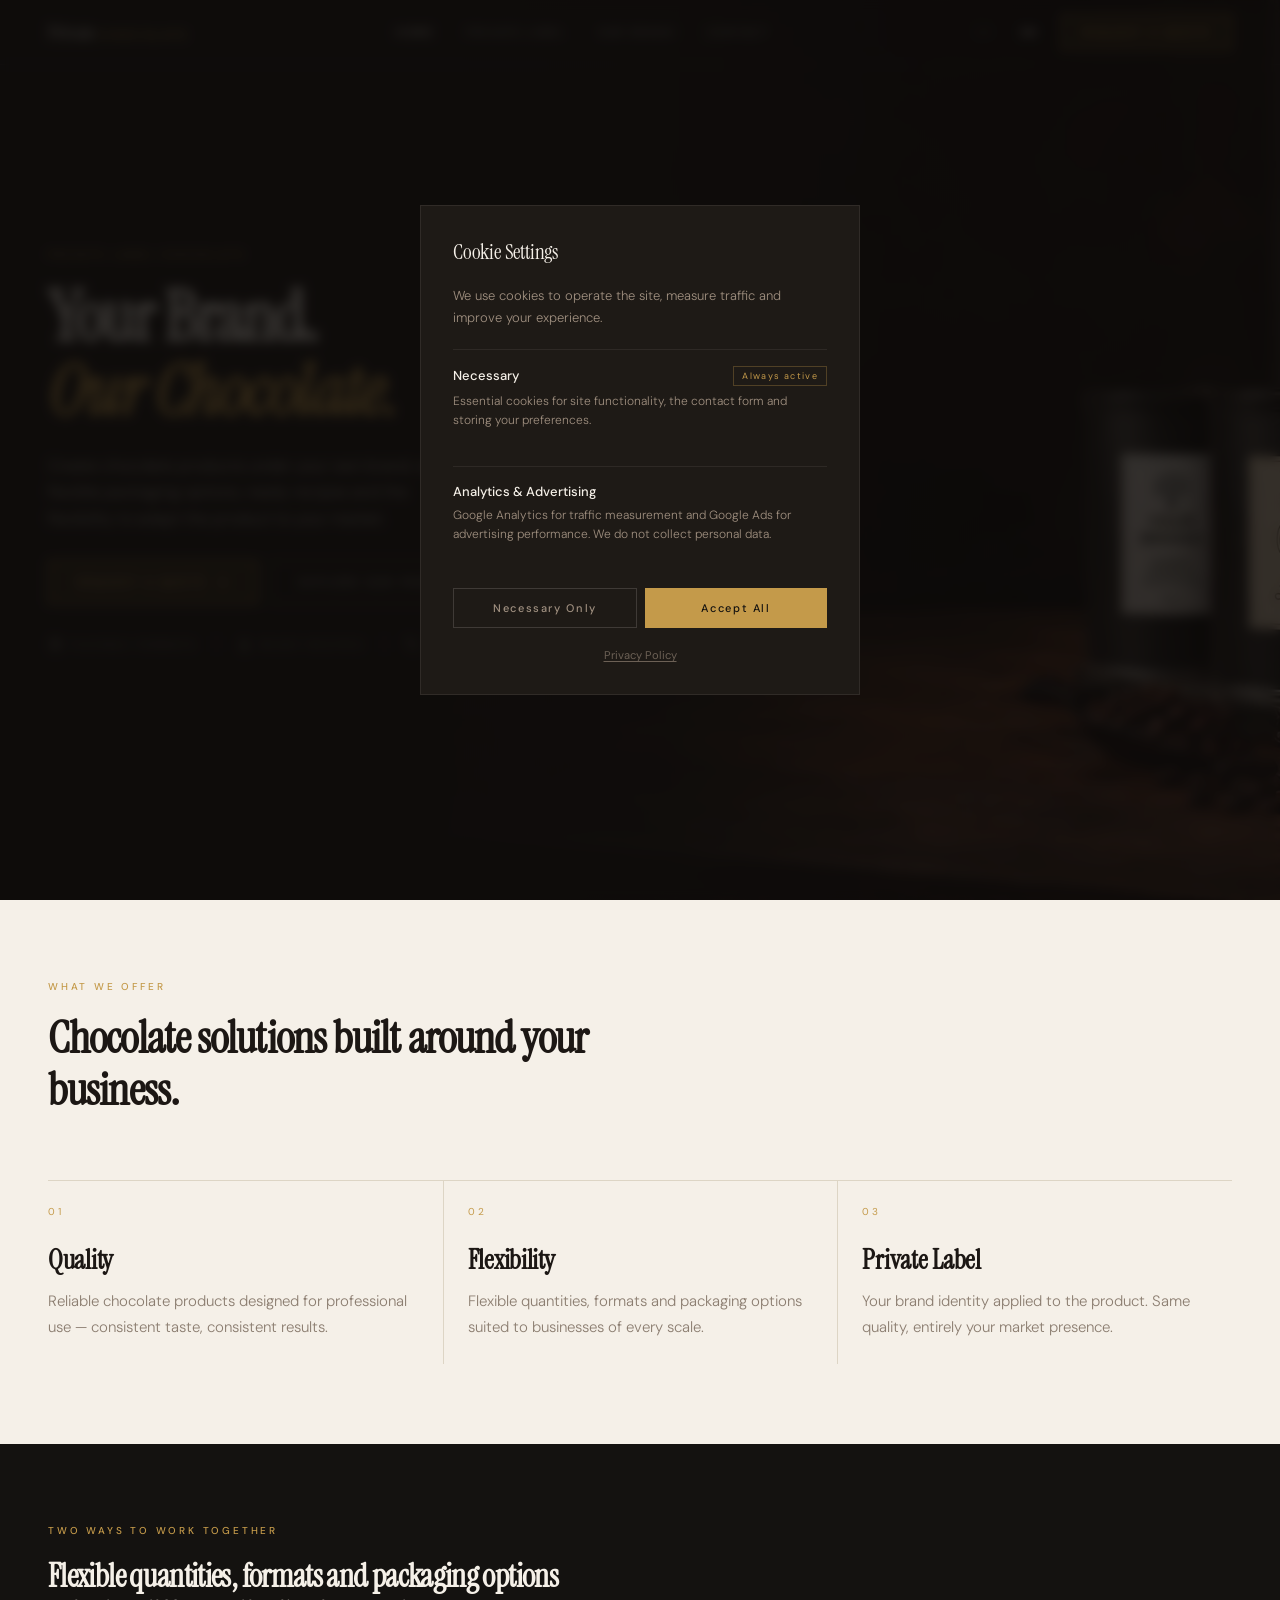
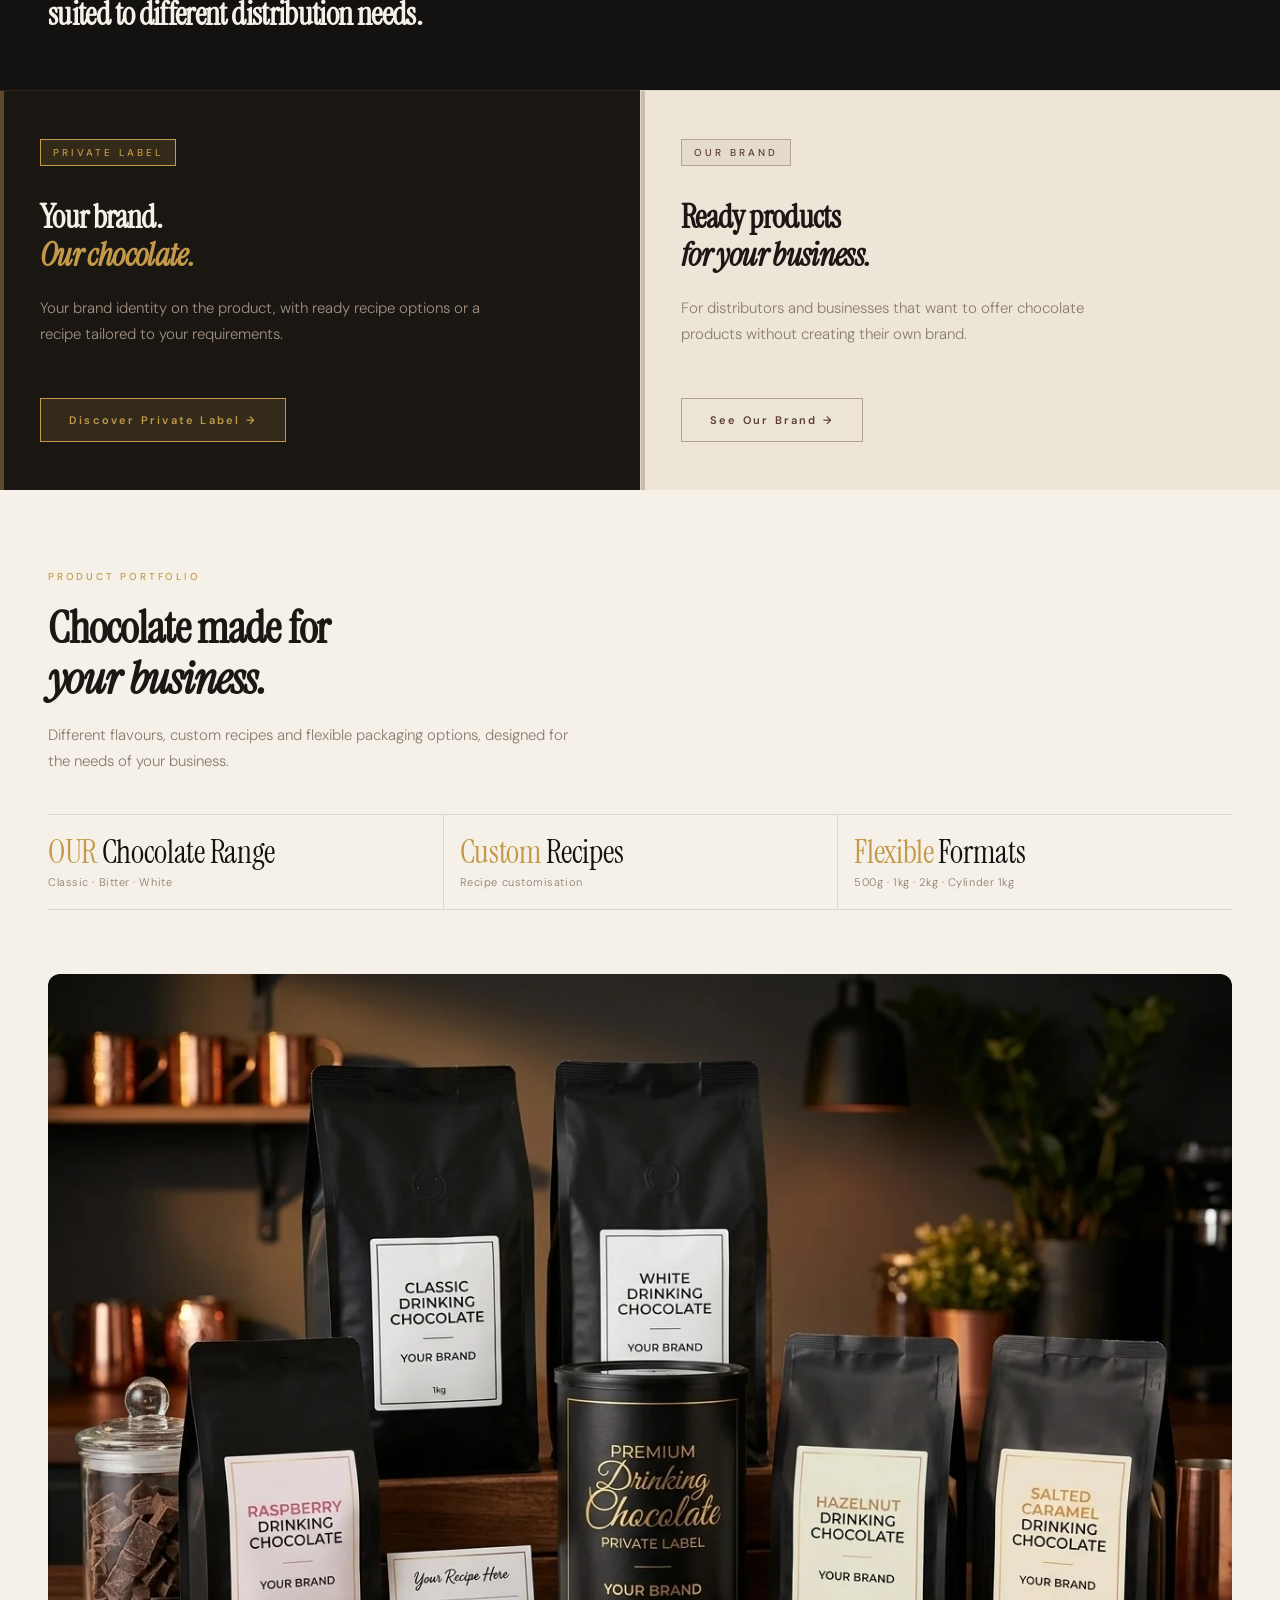
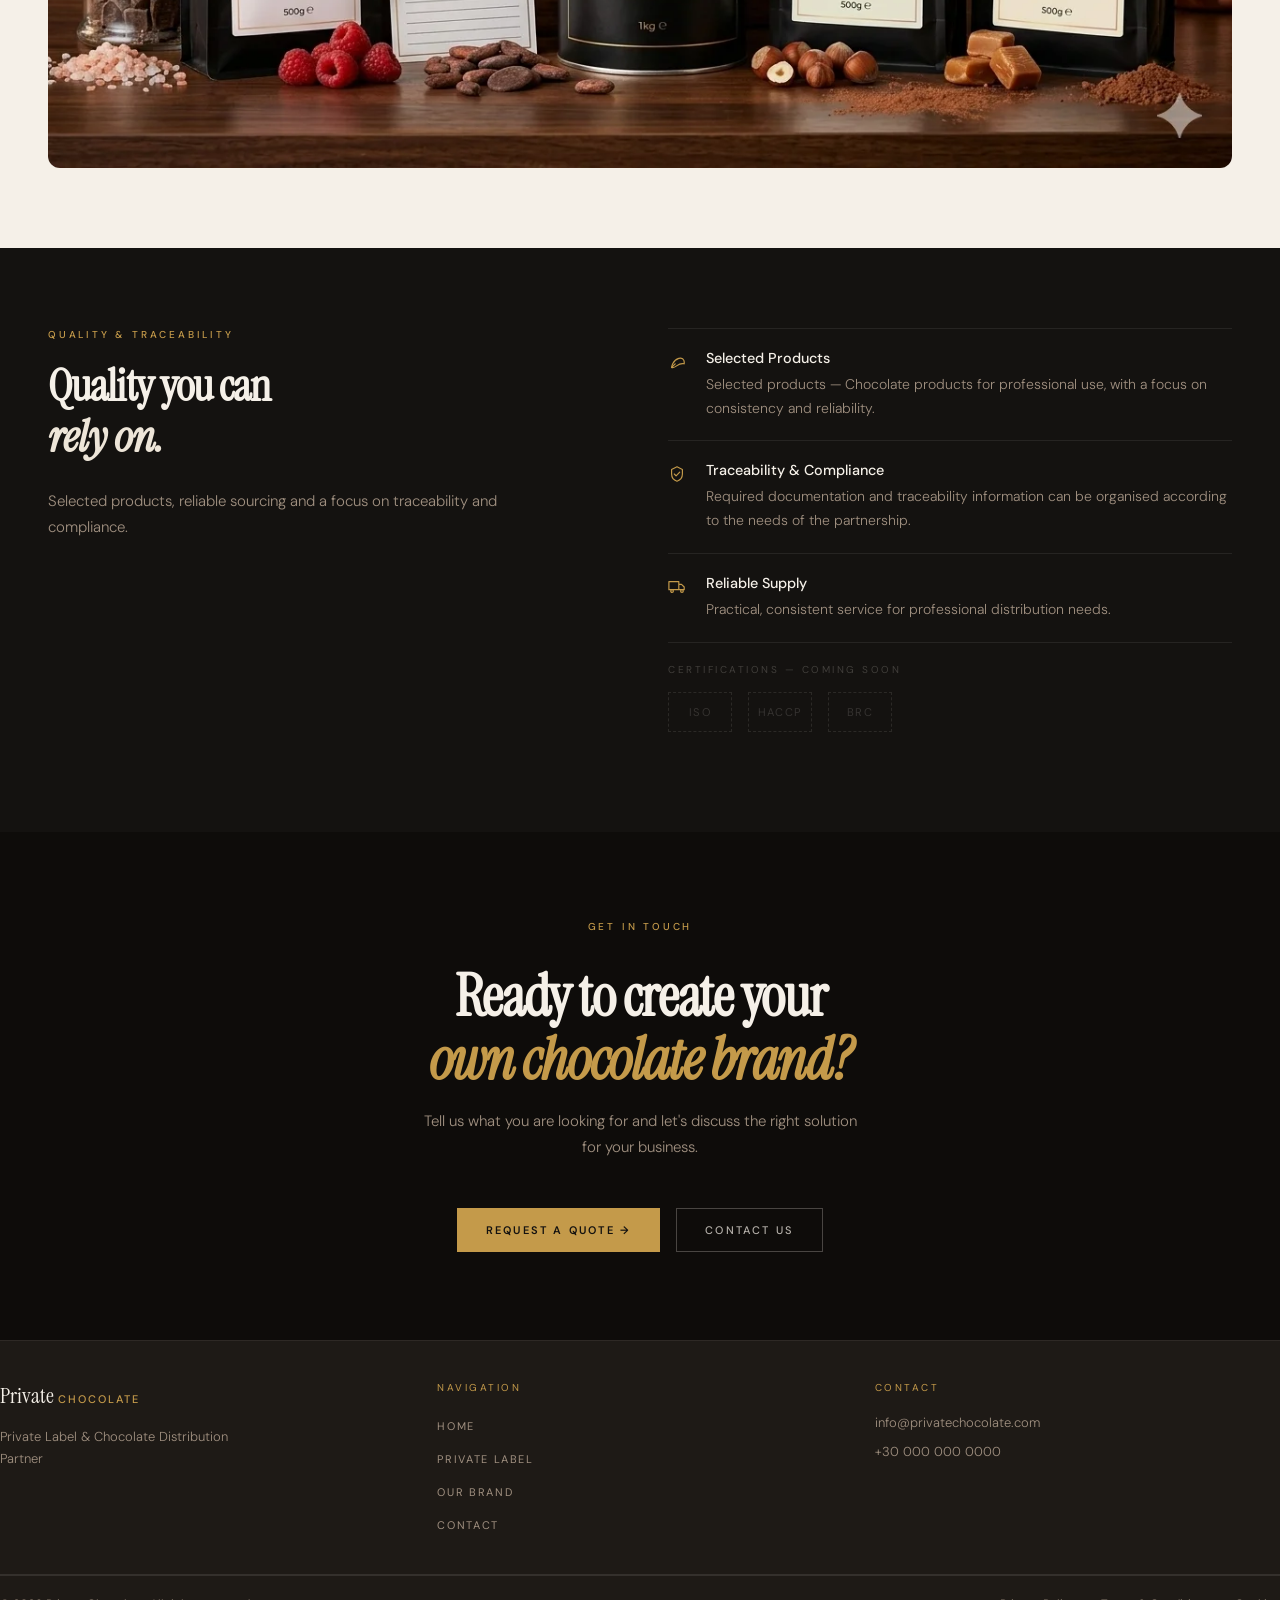
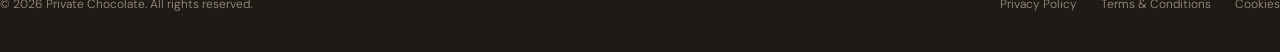
==== commit f4d96e65: "Add files via upload" ====
--- a/en/index.html
+++ b/en/index.html
@@ -7,7 +7,7 @@
   <link rel="icon" href="../img/favicon.ico" sizes="32x32">
   <link rel="icon" href="../img/favicon.svg" type="image/svg+xml">
   <link rel="apple-touch-icon" href="../img/apple-touch-icon.png">
-  <meta name="description" content="Create chocolate products under your own brand. Private label and chocolate distribution for professionals — flexible packaging, 16+ flavours.">
+  <meta name="description" content="Private label chocolate and chocolate distribution for professionals. Classic, Bitter, White and flavoured options, custom recipes and flexible packaging formats.">
   <link rel="canonical" href="https://privatechocolate.com/en/">
   <meta property="og:type" content="website">
   <meta property="og:title" content="Private Chocolate — Your Brand. Our Chocolate.">
@@ -66,7 +66,11 @@
     <!-- 1. HERO -->
     <section class="hero">
       <div class="hero-bg">
-        <img src="../img/hero.png" alt="Private Chocolate — matte black 1kg pouches with branded labels" class="hero-img">
+        <picture>
+          <source media="(max-width: 767px)" srcset="../img/hero-home-mobile.webp" type="image/webp">
+          <source srcset="../img/hero-home.webp" type="image/webp">
+          <img src="../img/hero-home.webp" alt="Private Chocolate — matte black packaging with branded labels" class="hero-img">
+        </picture>
         <div class="hero-gradient-h"></div>
         <div class="hero-gradient-v"></div>
       </div>
@@ -74,7 +78,7 @@
         <div class="hero-text">
           <p class="eyebrow">PRIVATE LABEL CHOCOLATE</p>
           <h1><span class="line1">Your Brand.</span><span class="line2">Our Chocolate.</span></h1>
-          <p class="hero-desc">Create chocolate products under your own brand, with flexible packaging options and ready-to-use recipes for your business.</p>
+          <p class="hero-desc">Create chocolate products under your own brand, with flexible packaging options, ready recipes and the flexibility to adapt the product to your market.</p>
           <div class="hero-buttons">
             <a href="contact.html" class="btn btn-gold">REQUEST A QUOTE <span>→</span></a>
             <a href="private-label.html" class="btn btn-ghost">EXPLORE OUR PRODUCTS</a>
@@ -110,7 +114,7 @@
     <section style="background-color:var(--dark);">
       <div class="container" style="padding-top:80px;padding-bottom:56px;">
         <p class="eyebrow">TWO WAYS TO WORK TOGETHER</p>
-        <h2 class="heading-md" style="color:var(--text-light);max-width:560px;">Choose the approach that fits<br><span class="italic text-ivory-warm">your business.</span></h2>
+        <h2 class="heading-md" style="color:var(--text-light);max-width:560px;">Flexible quantities, formats and packaging options suited to different distribution needs.</h2>
       </div>
       <div class="split-section">
         <div class="split-card" style="background-color:#1A1612;border-top:1px solid rgba(196,154,74,0.12);">
@@ -118,7 +122,7 @@
           <div>
             <span class="split-badge" style="border:1px solid var(--gold);color:var(--gold);background-color:var(--gold-muted);">PRIVATE LABEL</span>
             <h3 class="heading-md" style="color:var(--text-light);margin-bottom:20px;">Your brand.<br><span class="italic text-gold">Our chocolate.</span></h3>
-            <p class="body-text-light" style="max-width:440px;margin-bottom:40px;">Create chocolate products with your own commercial identity, choosing the product, packaging and quantity that suits your business.</p>
+            <p class="body-text-light" style="max-width:440px;margin-bottom:40px;">Your brand identity on the product, with ready recipe options or a recipe tailored to your requirements.</p>
           </div>
           <a href="private-label.html" class="btn btn-gold" style="align-self:flex-start;">Discover Private Label →</a>
         </div>
@@ -143,27 +147,17 @@
           <p class="body-text max-w-lg">Different flavours, custom recipes and flexible packaging options, designed for the needs of your business.</p>
         </div>
         <div class="stats-row mb-16">
-          <div class="stat-item"><div class="stat-value"><span class="gold">16+</span> Flavours</div><p class="stat-sub">Available flavours</p></div>
+          <div class="stat-item"><div class="stat-value"><span class="gold">OUR</span> Chocolate Range</div><p class="stat-sub">Classic · Bitter · White</p></div>
           <div class="stat-item"><div class="stat-value"><span class="gold">Custom</span> Recipes</div><p class="stat-sub">Recipe customisation</p></div>
-          <div class="stat-item"><div class="stat-value"><span class="gold">Flexible</span> Packaging</div><p class="stat-sub">Multiple packaging options</p></div>
-        </div>
-        <div class="pouch-showcase">
-          <div class="radial-bg"></div>
-          <div style="position:relative;z-index:10;display:flex;flex-direction:column;align-items:center;justify-content:flex-end;padding:48px 24px 0;">
-            <div class="pouch-row">
-              <div class="pouch-item pouch-left"><div data-pouch="HAZELNUT" data-pouch-id="hazelnut-h"></div><div class="pouch-accent pouch-accent-left" style="background-color:#2A1E14;"><img src="https://images.unsplash.com/photo-1601275874186-86dea41a4b7f?w=80&h=80&fit=crop&auto=format" alt="Hazelnuts"></div></div>
-              <div class="pouch-item pouch-center"><div data-pouch="BARISTA BLEND" data-pouch-id="barista-h" data-label-bg="#F5F0E8" data-label-text="#1C1714" data-label-sub="#8B7D70"></div></div>
-              <div class="pouch-item pouch-right"><div data-pouch="STRAWBERRY" data-pouch-id="strawberry-h"></div><div class="pouch-accent pouch-accent-right" style="background-color:#1A0F0F;"><img src="https://images.unsplash.com/photo-1686554397800-d49f9f690ff5?w=80&h=80&fit=crop&auto=format" alt="Strawberry"></div></div>
-            </div>
-            <div class="flavour-bar">
-              <span class="flavour-label">HAZELNUT</span><span class="flavour-label">BARISTA BLEND</span><span class="flavour-label">STRAWBERRY</span><span class="flavour-label highlight">+ 13 MORE FLAVOURS</span>
-            </div>
-          </div>
-        </div>
-      </div>
-    </section>
-
-    <!-- 5. WHO WE WORK WITH -->
+          <div class="stat-item"><div class="stat-value"><span class="gold">Flexible</span> Formats</div><p class="stat-sub">500g · 1kg · 2kg · Cylinder 1kg</p></div>
+        </div>
+        <div class="pouch-showcase" style="border-radius:12px;overflow:hidden;">
+          <img src="../img/products-lineup.webp" alt="Private Chocolate — chocolate product range" style="width:100%;display:block;">
+        </div>
+      </div>
+    </section>
+
+    <!-- HIDDEN: Who We Work With
     <section class="section-ivory-warm" style="border-top:1px solid var(--border);padding:64px 0;">
       <div class="container">
         <div style="display:flex;flex-wrap:wrap;align-items:center;justify-content:space-between;gap:32px;">
@@ -177,6 +171,7 @@
         </div>
       </div>
     </section>
+    -->
 
     <!-- 6. QUALITY & TRACEABILITY -->
     <section class="section-dark">
@@ -190,15 +185,15 @@
           <div>
             <div class="quality-item">
               <div class="icon"><svg width="18" height="18" viewBox="0 0 20 20" fill="none" stroke="currentColor" stroke-width="1.3" stroke-linecap="round" stroke-linejoin="round"><path d="M4 16c0 0 1-8 8-10s6 6 6 6-4-1-8 2S4 16 4 16z"/><path d="M4 16l4-4"/></svg></div>
-              <div><h4>Selected Products</h4><p>Chocolates from reliable sources, selected for consistent quality and professional use.</p></div>
+              <div><h4>Selected Products</h4><p>Selected products — Chocolate products for professional use, with a focus on consistency and reliability.</p></div>
             </div>
             <div class="quality-item">
               <div class="icon"><svg width="18" height="18" viewBox="0 0 20 20" fill="none" stroke="currentColor" stroke-width="1.3" stroke-linecap="round" stroke-linejoin="round"><path d="M10 2L4 5v5c0 4 3 7 6 8 3-1 6-4 6-8V5l-6-3z"/><path d="M7 10l2 2 4-4"/></svg></div>
-              <div><h4>Traceability & Compliance</h4><p>Full documentation and product traceability for the requirements of the professional sector.</p></div>
+              <div><h4>Traceability & Compliance</h4><p>Required documentation and traceability information can be organised according to the needs of the partnership.</p></div>
             </div>
             <div class="quality-item">
               <div class="icon"><svg width="18" height="18" viewBox="0 0 20 20" fill="none" stroke="currentColor" stroke-width="1.3" stroke-linecap="round" stroke-linejoin="round"><path d="M1 4h11v9H1zM12 7h3l3 3v3h-6V7z"/><circle cx="4.5" cy="14.5" r="1.5"/><circle cx="15.5" cy="14.5" r="1.5"/></svg></div>
-              <div><h4>Reliable Supply</h4><p>Consistent availability and dependable service for businesses of every size.</p></div>
+              <div><h4>Reliable Supply</h4><p>Practical, consistent service for professional distribution needs.</p></div>
             </div>
             <div class="certs">
               <p class="certs-label">CERTIFICATIONS — COMING SOON</p>
--- a/css/style.css
+++ b/css/style.css
@@ -311,7 +311,7 @@
   z-index: 10;
   max-width: var(--max-w);
   margin: 0 auto;
-  padding: 112px 24px 64px;
+  padding: 96px 24px 48px;
   width: 100%;
 }
 @media (min-width: 1024px) {
@@ -328,14 +328,14 @@
 .hero h1 .line1 { color: var(--text-light); display: block; }
 .hero h1 .line2 { color: var(--gold); display: block; font-style: italic; }
 .hero-desc {
-  margin-bottom: 40px;
+  margin-bottom: 28px;
   line-height: 1.65;
   max-width: 400px;
   color: rgba(245,240,232,0.72);
   font-size: 1rem;
   font-weight: 300;
 }
-.hero-buttons { display: flex; flex-direction: column; gap: 12px; margin-bottom: 48px; }
+.hero-buttons { display: flex; flex-direction: column; gap: 12px; margin-bottom: 32px; }
 @media (min-width: 640px) { .hero-buttons { flex-direction: row; } }
 .hero-badges { display: flex; align-items: center; flex-wrap: wrap; }
 .hero-badge {
@@ -355,13 +355,13 @@
 }
 
 /* ── SECTIONS ── */
-.section-ivory { background-color: var(--ivory); padding: 96px 0; }
+.section-ivory { background-color: var(--ivory); padding: 56px 0; }
 .section-ivory-warm { background-color: var(--ivory-warm); }
-.section-dark { background-color: var(--dark); padding: 96px 0; }
-.section-deep { background-color: var(--dark-deep); padding: 112px 0; }
+.section-dark { background-color: var(--dark); padding: 56px 0; }
+.section-deep { background-color: var(--dark-deep); padding: 64px 0; }
 @media (min-width: 1024px) {
-  .section-ivory, .section-dark { padding: 128px 0; }
-  .section-deep { padding: 144px 0; }
+  .section-ivory, .section-dark { padding: 80px 0; }
+  .section-deep { padding: 88px 0; }
 }
 
 /* ── GRID 3-COL WITH DIVIDERS ── */
@@ -372,9 +372,9 @@
 @media (min-width: 768px) {
   .grid-3 { grid-template-columns: repeat(3, 1fr); }
 }
-.grid-3-item { padding: 40px 0; }
+.grid-3-item { padding: 24px 0; }
 @media (min-width: 768px) {
-  .grid-3-item { padding: 40px; }
+  .grid-3-item { padding: 24px; }
   .grid-3-item:first-child { padding-left: 0; }
   .grid-3-item:last-child { padding-right: 0; }
   .grid-3-item + .grid-3-item { border-left: 1px solid var(--border); }
@@ -403,12 +403,12 @@
   display: flex;
   flex-direction: column;
   justify-content: space-between;
-  padding: 56px 32px;
-  min-height: 480px;
+  padding: 36px 24px;
+  min-height: 400px;
   position: relative;
   overflow: hidden;
 }
-@media (min-width: 1024px) { .split-card { padding: 80px 64px; } }
+@media (min-width: 1024px) { .split-card { padding: 48px 40px; } }
 .split-card .accent-bar {
   position: absolute;
   top: 0;
@@ -432,7 +432,7 @@
   border-top: 1px solid var(--border);
   border-bottom: 1px solid var(--border);
 }
-.stat-item { padding: 32px 24px; }
+.stat-item { padding: 20px 16px; }
 .stat-item:first-child { padding-left: 0; }
 .stat-item + .stat-item { border-left: 1px solid var(--border); }
 .stat-value {
@@ -525,16 +525,16 @@
 .quality-grid {
   display: grid;
   grid-template-columns: 1fr;
-  gap: 64px;
+  gap: 40px;
   align-items: start;
 }
 @media (min-width: 1024px) {
-  .quality-grid { grid-template-columns: 1fr 1fr; gap: 96px; }
+  .quality-grid { grid-template-columns: 1fr 1fr; gap: 56px; }
 }
 .quality-item {
   display: flex;
   gap: 20px;
-  padding: 32px 0;
+  padding: 20px 0;
   border-top: 1px solid rgba(245,240,232,0.08);
 }
 .quality-item .icon { flex-shrink: 0; margin-top: 4px; color: var(--gold); }
@@ -546,7 +546,7 @@
   margin-bottom: 6px;
 }
 .quality-item p { color: var(--text-muted); font-size: 0.875rem; line-height: 1.7; font-weight: 300; }
-.certs { padding: 32px 0; border-top: 1px solid rgba(245,240,232,0.08); }
+.certs { padding: 20px 0; border-top: 1px solid rgba(245,240,232,0.08); }
 .certs-label { font-size: 10px; letter-spacing: 0.25em; color: rgba(245,240,232,0.2); margin-bottom: 16px; }
 .certs-list { display: flex; gap: 16px; flex-wrap: wrap; }
 .cert-box {
@@ -563,8 +563,8 @@
 
 /* ── FINAL CTA ── */
 .cta-section { text-align: center; }
-.cta-section h2 { max-width: 700px; margin: 0 auto 24px; }
-.cta-section p { max-width: 448px; margin: 0 auto 48px; }
+.cta-section h2 { max-width: 700px; margin: 0 auto 16px; }
+.cta-section p { max-width: 448px; margin: 0 auto 32px; }
 .cta-buttons { display: flex; flex-direction: column; align-items: center; justify-content: center; gap: 16px; }
 @media (min-width: 640px) { .cta-buttons { flex-direction: row; } }
 
@@ -573,12 +573,12 @@
   background-color: var(--dark-mid);
   border-top: 1px solid rgba(245,240,232,0.07);
 }
-.footer-inner { padding: 64px 0; }
+.footer-inner { padding: 40px 0; }
 .footer-grid {
   display: grid;
   grid-template-columns: 1fr;
-  gap: 48px;
-  margin-bottom: 64px;
+  gap: 32px;
+  margin-bottom: 40px;
 }
 @media (min-width: 768px) { .footer-grid { grid-template-columns: repeat(3, 1fr); } }
 .footer-brand p { color: var(--text-muted); font-size: 0.8125rem; line-height: 1.7; font-weight: 300; max-width: 240px; }
@@ -605,7 +605,7 @@
   align-items: center;
   justify-content: space-between;
   gap: 16px;
-  padding-top: 32px;
+  padding-top: 20px;
   border-top: 1px solid rgba(245,240,232,0.1);
 }
 @media (min-width: 768px) { .footer-bottom { flex-direction: row; } }
@@ -645,19 +645,19 @@
 }
 @media (min-width: 768px) { .label-options-grid { grid-template-columns: 1fr 1fr; gap: 32px; } }
 @media (min-width: 1024px) { .label-options-grid { gap: 48px; } }
-.label-option { padding: 40px; display: flex; flex-direction: column; gap: 32px; }
-@media (min-width: 1024px) { .label-option { padding: 48px; } }
+.label-option { padding: 24px; display: flex; flex-direction: column; gap: 20px; }
+@media (min-width: 1024px) { .label-option { padding: 32px; } }
 .label-pouch { width: 144px; margin: 0 auto; }
 
 /* ── TWO-COL CONTENT ── */
 .two-col {
   display: grid;
   grid-template-columns: 1fr;
-  gap: 64px;
+  gap: 40px;
   align-items: center;
 }
 @media (min-width: 1024px) {
-  .two-col { grid-template-columns: 1fr 1fr; gap: 96px; }
+  .two-col { grid-template-columns: 1fr 1fr; gap: 56px; }
 }
 .pouches-trio { display: flex; align-items: flex-end; justify-content: center; gap: 24px; padding: 32px 0; }
 @media (min-width: 1024px) { .pouches-trio { gap: 40px; } }
@@ -678,9 +678,9 @@
   align-items: center;
   justify-content: center;
   text-align: center;
-  padding: 32px;
+  padding: 20px;
   min-width: 160px;
-  min-height: 100px;
+  min-height: 80px;
 }
 .flow-node.large { min-width: 200px; min-height: 120px; }
 .flow-node .label {
@@ -700,9 +700,9 @@
   grid-template-columns: 1fr;
 }
 @media (min-width: 768px) { .flavour-grid { grid-template-columns: repeat(3, 1fr); } }
-.flavour-item { padding: 32px 0; }
+.flavour-item { padding: 20px 0; }
 @media (min-width: 768px) {
-  .flavour-item { padding: 32px; }
+  .flavour-item { padding: 20px; }
   .flavour-item:first-child { padding-left: 0; }
   .flavour-item:last-child { padding-right: 0; }
 }
@@ -728,9 +728,9 @@
 /* ── WHY OUR BRAND GRID ── */
 .grid-2 { display: grid; grid-template-columns: 1fr; }
 @media (min-width: 768px) { .grid-2 { grid-template-columns: 1fr 1fr; } }
-.grid-2-item { padding: 40px 0; border-top: 1px solid var(--border); }
+.grid-2-item { padding: 24px 0; border-top: 1px solid var(--border); }
 @media (min-width: 768px) {
-  .grid-2-item { padding: 40px; }
+  .grid-2-item { padding: 24px; }
   .grid-2-item:nth-child(odd) { padding-left: 0; border-right: 1px solid var(--border); }
   .grid-2-item:nth-child(even) { padding-right: 0; }
 }
@@ -743,16 +743,16 @@
 }
 
 /* ── CONTACT PAGE ── */
-.contact-hero { padding-top: 144px; padding-bottom: 96px; background-color: var(--dark); }
-@media (min-width: 1024px) { .contact-hero { padding-top: 176px; padding-bottom: 128px; } }
+.contact-hero { padding-top: 112px; padding-bottom: 56px; background-color: var(--dark); }
+@media (min-width: 1024px) { .contact-hero { padding-top: 136px; padding-bottom: 80px; } }
 .contact-layout {
   display: grid;
   grid-template-columns: 1fr;
-  gap: 48px;
+  gap: 32px;
   align-items: start;
 }
 @media (min-width: 1024px) {
-  .contact-layout { grid-template-columns: 320px 1fr; gap: 80px; }
+  .contact-layout { grid-template-columns: 320px 1fr; gap: 48px; }
 }
 .contact-sidebar { position: relative; }
 @media (min-width: 1024px) { .contact-sidebar { position: sticky; top: 96px; } }
@@ -833,7 +833,7 @@
 
 /* Submission success */
 .form-success {
-  padding: 64px 0;
+  padding: 40px 0;
   text-align: center;
   border: 1px solid var(--border);
 }
@@ -915,7 +915,7 @@
 .modal-close:hover { opacity: 0.6; }
 
 /* ── SIZED POUCHES (Our Brand) ── */
-.sized-pouches { display: flex; align-items: flex-end; justify-content: center; gap: 24px; padding-top: 56px; }
+.sized-pouches { display: flex; align-items: flex-end; justify-content: center; gap: 24px; padding-top: 32px; }
 @media (min-width: 768px) { .sized-pouches { gap: 40px; } }
 .sized-pouch { position: relative; flex-shrink: 0; }
 .sized-pouch.sm { width: clamp(80px,12vw,110px); transform: translateY(30px) rotate(-2deg); }
@@ -955,46 +955,84 @@
 .py-4 { padding-top: 16px; padding-bottom: 16px; }
 .py-16 { padding: 64px 0; }
 
-/* ── COOKIE CONSENT BANNER ── */
-.cookie-banner {
+
+
+
+
+/* ── COOKIE CONSENT OVERLAY ── */
+.cookie-overlay {
   position: fixed;
-  bottom: 0;
-  left: 0;
-  right: 0;
-  z-index: 9999;
+  inset: 0;
+  z-index: 10000;
+  display: flex;
+  align-items: center;
+  justify-content: center;
+  padding: 24px;
+  background-color: rgba(14,12,10,0.82);
+  backdrop-filter: blur(6px);
+  opacity: 0;
+  transition: opacity 0.3s;
+}
+.cookie-overlay-show { opacity: 1; }
+.cookie-box {
+  width: 100%;
+  max-width: 440px;
   background-color: var(--dark-mid);
-  border-top: 1px solid rgba(245,240,232,0.08);
-  padding: 16px 24px;
-  transform: translateY(100%);
-  opacity: 0;
-  transition: transform 0.3s ease, opacity 0.3s ease;
-}
-.cookie-banner-show { transform: translateY(0); opacity: 1; }
-.cookie-inner {
-  max-width: var(--max-w);
-  margin: 0 auto;
-  display: flex;
-  align-items: center;
-  justify-content: space-between;
+  border: 1px solid rgba(245,240,232,0.08);
+  padding: 32px;
+  display: flex;
+  flex-direction: column;
   gap: 20px;
-  flex-wrap: wrap;
-}
-.cookie-text {
+}
+.cookie-header { display: flex; align-items: center; justify-content: space-between; }
+.cookie-title {
+  font-family: var(--serif);
+  font-size: 1.3rem;
+  color: var(--text-light);
+  letter-spacing: -0.01em;
+}
+.cookie-desc {
   color: var(--text-muted);
   font-size: 0.8125rem;
+  line-height: 1.7;
   font-weight: 300;
-  line-height: 1.5;
+}
+.cookie-category {
+  padding: 16px 0;
+  border-top: 1px solid rgba(245,240,232,0.07);
+}
+.cookie-cat-header {
+  display: flex;
+  align-items: center;
+  justify-content: space-between;
+  margin-bottom: 6px;
+}
+.cookie-cat-name {
+  font-size: 0.8125rem;
+  font-weight: 500;
+  color: var(--text-light);
+}
+.cookie-cat-badge {
+  font-size: 9px;
+  letter-spacing: 0.15em;
+  color: var(--gold);
+  border: 1px solid rgba(196,154,74,0.3);
+  padding: 3px 8px;
+}
+.cookie-cat-desc {
+  color: var(--text-muted);
+  font-size: 0.75rem;
+  line-height: 1.6;
+  font-weight: 300;
+}
+.cookie-actions {
+  display: flex;
+  gap: 8px;
+  padding-top: 8px;
+}
+.cookie-btn {
   flex: 1;
-  min-width: 200px;
-}
-.cookie-link {
-  color: var(--gold) !important;
-  text-decoration: underline;
-  text-underline-offset: 2px;
-}
-.cookie-buttons { display: flex; gap: 8px; flex-shrink: 0; }
-.cookie-btn {
-  padding: 8px 20px;
+  padding: 12px 16px;
   font-size: 11px;
   letter-spacing: 0.15em;
   font-weight: 500;
@@ -1002,6 +1040,7 @@
   cursor: pointer;
   transition: all 0.2s;
   border: none;
+  text-align: center;
 }
 .cookie-btn-reject {
   background: transparent;
@@ -1014,7 +1053,17 @@
   color: var(--dark);
 }
 .cookie-btn-accept:hover { background-color: #d4a94f; }
-
-
-/* ── reCAPTCHA v3 badge (hidden per Google's allowed method) ── */
-.grecaptcha-badge { visibility: hidden !important; }
+.cookie-privacy-link {
+  display: block;
+  text-align: center;
+  font-size: 0.7rem;
+  color: var(--text-muted);
+  text-decoration: underline;
+  text-underline-offset: 2px;
+  opacity: 0.6;
+  transition: opacity 0.2s;
+}
+.cookie-privacy-link:hover { opacity: 1; }
+
+/* ── HONEYPOT ── */
+.hp-field { position: absolute; left: -9999px; opacity: 0; height: 0; overflow: hidden; }
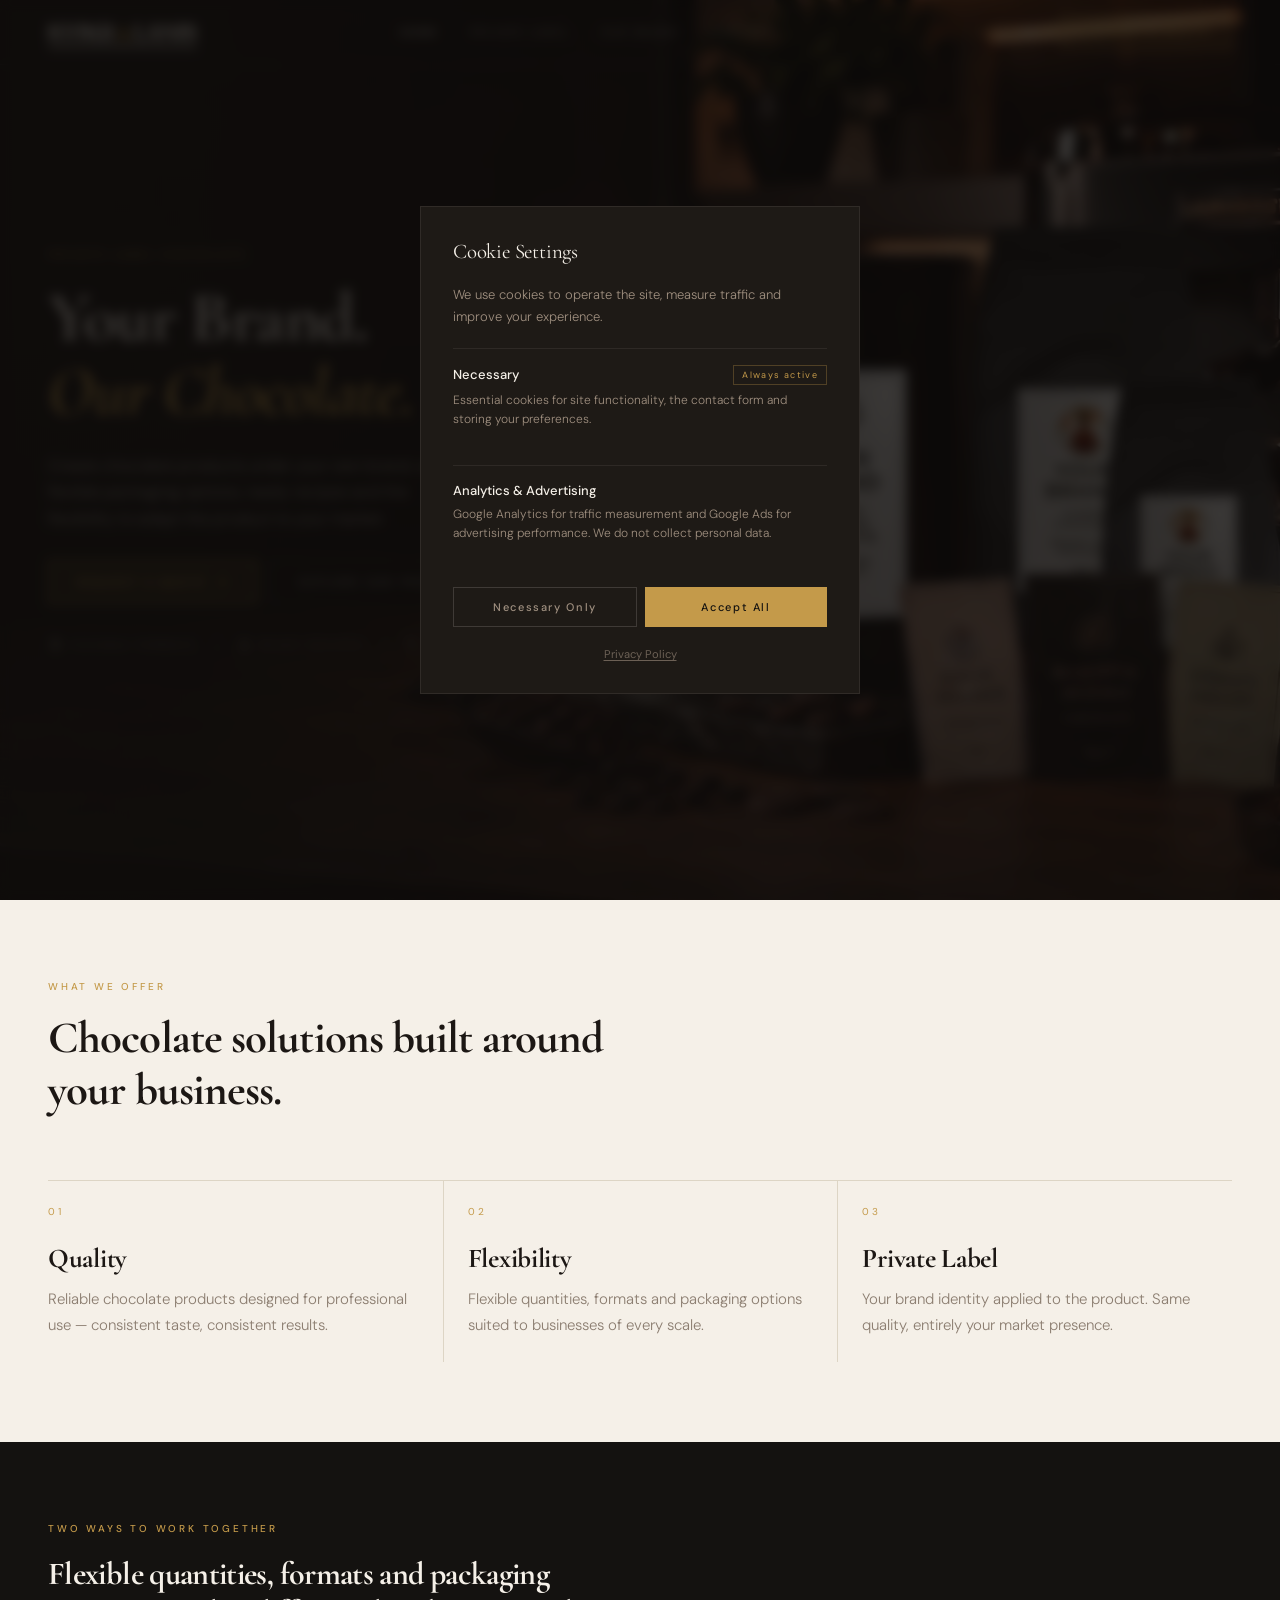
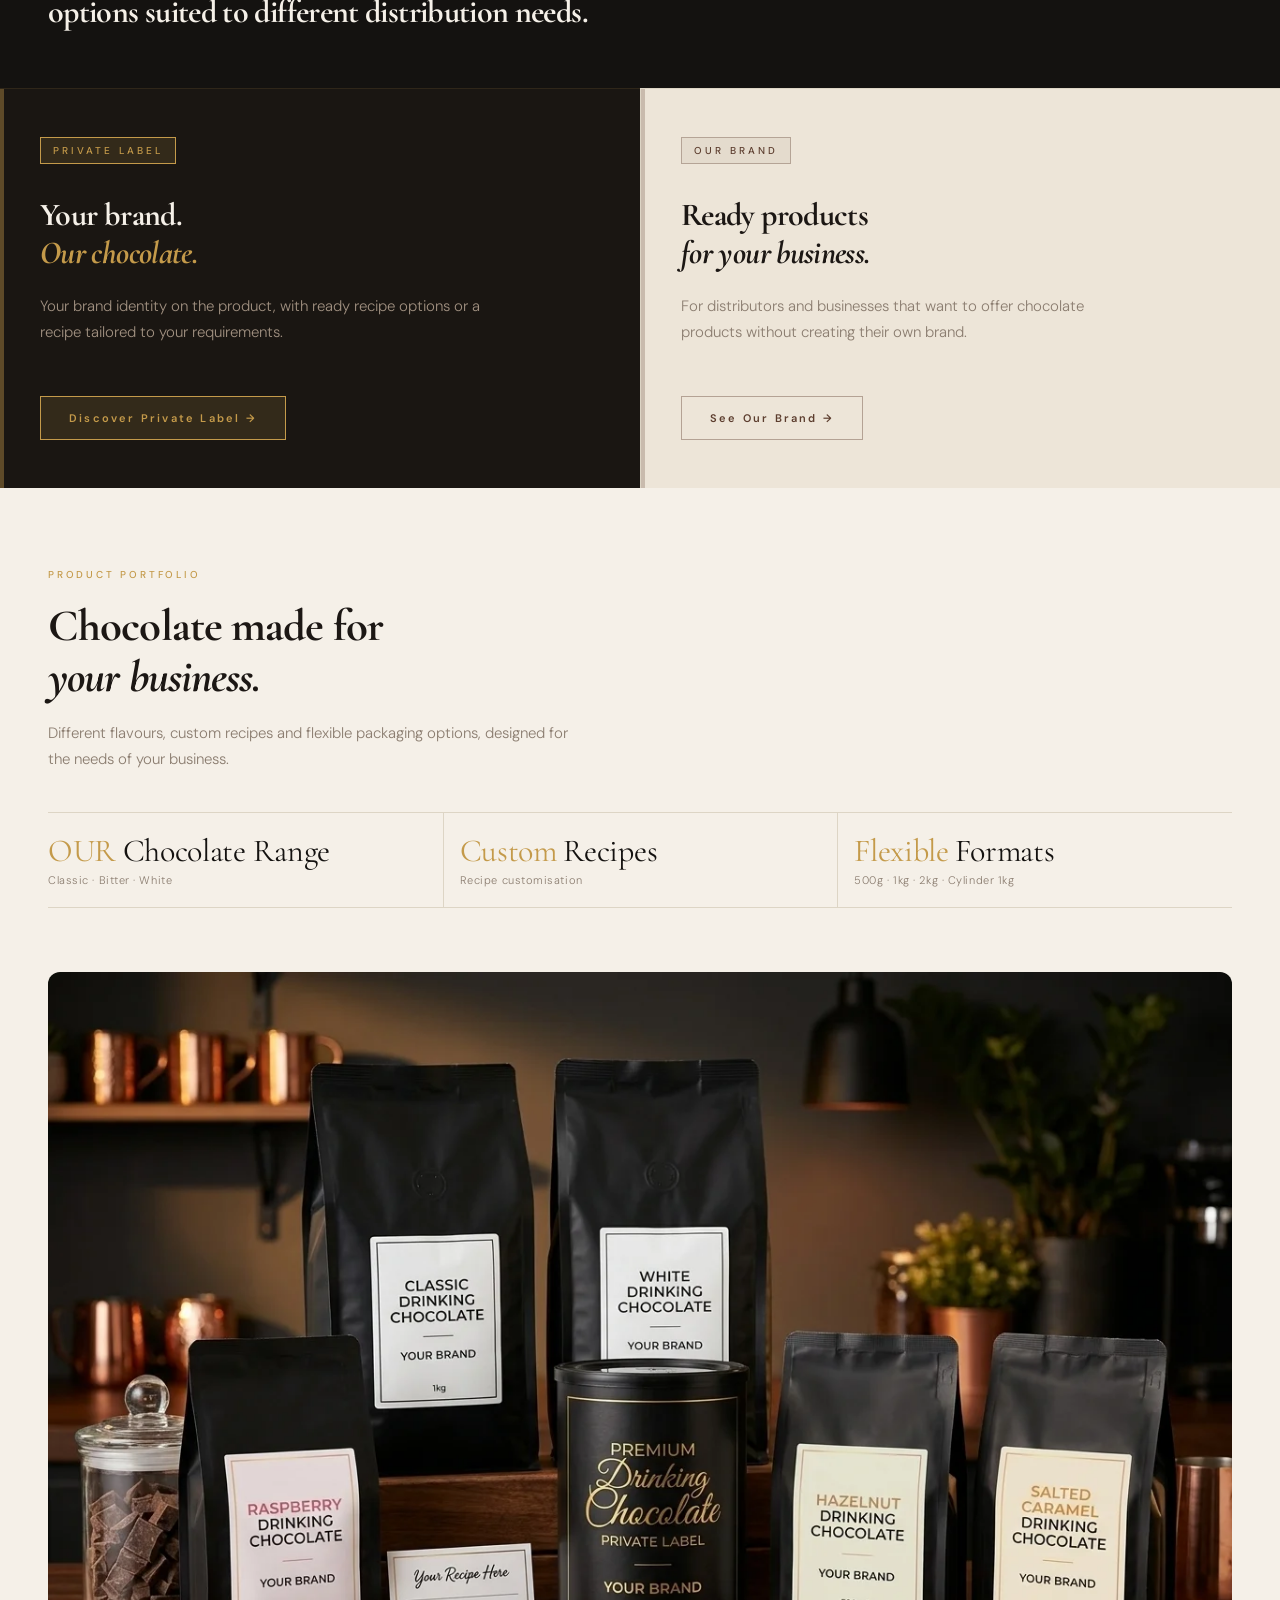
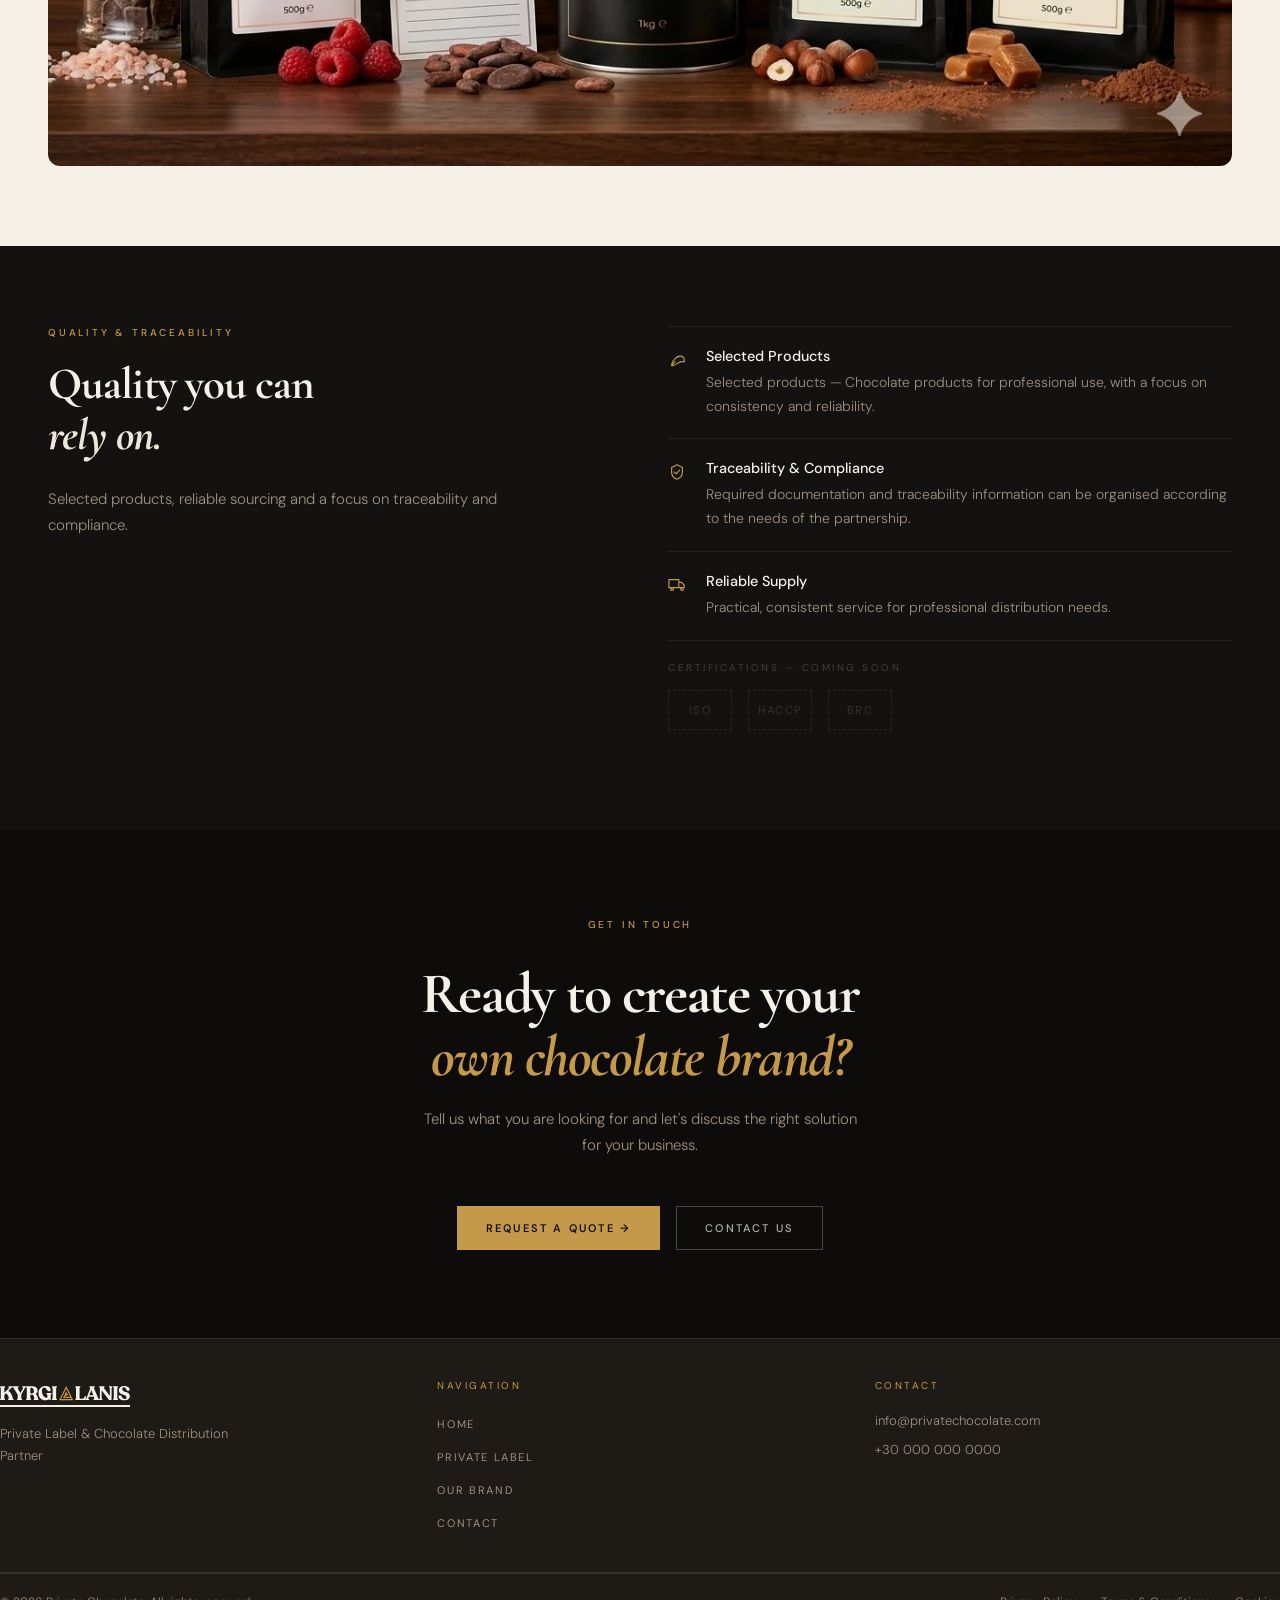
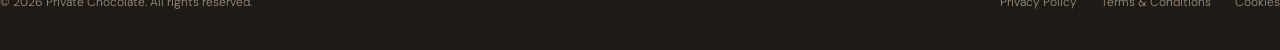
==== commit 5e04d30d: "Add files via upload" ====
--- a/en/index.html
+++ b/en/index.html
@@ -33,7 +33,7 @@
   <!-- HEADER -->
   <header class="header">
     <div class="header-inner">
-      <a href="index.html" class="logo"><span class="logo-private">Private</span><span class="logo-chocolate">CHOCOLATE</span></a>
+      <a href="index.html" class="logo"><img src="../img/kyrgialanis-logo-light.svg" alt="Kyrgialanis" class="logo-img logo-img-light"><img src="../img/kyrgialanis-logo-dark.svg" alt="Kyrgialanis" class="logo-img logo-img-dark"></a>
       <nav class="nav-desktop">
         <a href="index.html" class="nav-link">HOME</a>
         <a href="private-label.html" class="nav-link">PRIVATE LABEL</a>
@@ -222,7 +222,7 @@
   <footer class="footer">
     <div class="container footer-inner">
       <div class="footer-grid">
-        <div class="footer-brand"><div class="logo mb-4"><span class="logo-private" style="color:var(--text-light);font-size:22px;">Private</span><span class="logo-chocolate" style="font-size:11px;">CHOCOLATE</span></div><p>Private Label &amp; Chocolate Distribution Partner</p></div>
+        <div class="footer-brand"><div class="logo mb-4"><img src="../img/kyrgialanis-logo-light.svg" alt="Kyrgialanis" class="logo-img"></div><p>Private Label &amp; Chocolate Distribution Partner</p></div>
         <div><p class="footer-nav-label">NAVIGATION</p><ul class="footer-nav-list"><li><a href="index.html">HOME</a></li><li><a href="private-label.html">PRIVATE LABEL</a></li><li><a href="our-brand.html">OUR BRAND</a></li><li><a href="contact.html">CONTACT</a></li></ul></div>
         <div><p class="footer-contact-label">CONTACT</p><div class="footer-contact-list"><a href="mailto:info@privatechocolate.com">info@privatechocolate.com</a><a href="tel:+30000000000">+30 000 000 0000</a></div></div>
       </div>
--- a/css/style.css
+++ b/css/style.css
@@ -1,4 +1,4 @@
-@import url('https://fonts.googleapis.com/css2?family=Instrument+Serif:ital@0;1&family=DM+Sans:ital,wght@0,300;0,400;0,500;0,600;1,300&display=swap');
+@import url('https://fonts.googleapis.com/css2?family=Cormorant+Garamond:ital,wght@0,400;0,500;0,600;0,700;1,400;1,500;1,600;1,700&family=DM+Sans:ital,wght@0,300;0,400;0,500;0,600;1,300&display=swap');
 
 /* ── RESET & BASE ── */
 *, *::before, *::after { box-sizing: border-box; margin: 0; padding: 0; }
@@ -33,7 +33,7 @@
   --text-light: #F5F0E8;
   --text-muted: #A09080;
   --max-w: 1320px;
-  --serif: 'Instrument Serif', serif;
+  --serif: 'Cormorant Garamond', serif;
   --sans: 'DM Sans', sans-serif;
 }
 
@@ -202,21 +202,12 @@
   height: 64px;
 }
 @media (min-width: 1024px) { .header-inner { padding: 0 48px; } }
-.logo { display: flex; align-items: baseline; gap: 4px; flex-shrink: 0; }
-.logo-private {
-  font-family: var(--serif);
-  font-size: 20px;
-  color: var(--text-light);
-  transition: color 0.4s;
-}
-.header.scrolled .logo-private { color: var(--dark); }
-.logo-chocolate {
-  font-family: var(--sans);
-  font-size: 12px;
-  font-weight: 500;
-  letter-spacing: 0.18em;
-  color: var(--gold);
-}
+.logo { display: flex; align-items: center; flex-shrink: 0; }
+.logo-img { height: 32px; width: auto; transition: opacity 0.4s; }
+.logo-img-dark { display: none; }
+.header.scrolled .logo-img-light { display: none; }
+.header.scrolled .logo-img-dark { display: block; }
+.footer .logo-img { height: 28px; }
 .nav-desktop { display: none; align-items: center; gap: 32px; }
 @media (min-width: 1024px) { .nav-desktop { display: flex; } }
 .nav-link {
@@ -288,18 +279,16 @@
 }
 .hero-img {
   position: absolute;
-  right: 0;
-  top: 0;
+  inset: 0;
+  width: 100%;
   height: 100%;
   object-fit: cover;
-  object-position: left;
-  width: 65%;
-  min-width: 600px;
+  object-position: center;
 }
 .hero-gradient-h {
   position: absolute;
   inset: 0;
-  background: linear-gradient(to right, var(--dark) 30%, rgba(20,18,16,0.85) 52%, rgba(20,18,16,0.2) 70%, transparent 100%);
+  background: linear-gradient(to right, rgba(20,18,16,0.85) 15%, rgba(20,18,16,0.5) 35%, rgba(20,18,16,0.15) 55%, transparent 70%);
 }
 .hero-gradient-v {
   position: absolute;
@@ -1067,3 +1056,61 @@
 
 /* ── HONEYPOT ── */
 .hp-field { position: absolute; left: -9999px; opacity: 0; height: 0; overflow: hidden; }
+
+/* ── MOBILE FIXES ── */
+
+/* 1. Prevent horizontal scroll / white gap from mobile menu */
+html, body { overflow-x: hidden; }
+
+/* 2. Mobile hero: stronger gradient so text is readable over portrait product image */
+@media (max-width: 767px) {
+  .hero { min-height: 100svh; align-items: flex-start; }
+  .hero-img { object-position: 65% center; }
+  /* !important needed to override inline gradient styles on private-label & our-brand pages */
+  .hero-gradient-h {
+    background: linear-gradient(to bottom,
+      rgba(20,18,16,0.92) 0%,
+      rgba(20,18,16,0.75) 35%,
+      rgba(20,18,16,0.45) 60%,
+      rgba(20,18,16,0.3) 80%,
+      rgba(20,18,16,0.5) 100%) !important;
+  }
+  .hero-gradient-v {
+    background: none !important;
+  }
+  .hero-content { padding: 72px 20px 24px; display: flex; align-items: flex-start; }
+  .hero-text { max-width: 100%; }
+  .hero h1 { font-size: 2.2rem !important; margin-bottom: 14px; }
+  .hero-desc { font-size: 0.875rem; margin-bottom: 18px; max-width: 300px; line-height: 1.6; }
+  .hero-buttons { margin-bottom: 20px; gap: 10px; }
+  .hero-buttons .btn { font-size: 10px; padding: 12px 20px; }
+  .hero-badges { gap: 4px; }
+  .hero-badge span { font-size: 8px; letter-spacing: 0.15em; }
+  .hero-badge-sep { margin: 0 10px; height: 12px; }
+  .eyebrow { font-size: 9px; margin-bottom: 14px; }
+
+  /* Product image on mobile: remove min-height so no black gap below */
+  .pouch-showcase { min-height: auto; }
+}
+
+/* Mobile menu: full-screen overlay when open */
+.mobile-menu.open {
+  background-color: var(--ivory);
+  position: fixed;
+  top: 64px;
+  left: 0;
+  right: 0;
+  bottom: 0;
+  z-index: 49;
+  overflow-y: auto;
+}
+/* Ensure header has solid bg when menu is open */
+.header:has(.mobile-menu.open) {
+  background-color: var(--ivory);
+  border-bottom-color: var(--border);
+}
+.header:has(.mobile-menu.open) .logo-img-light { display: none; }
+.header:has(.mobile-menu.open) .logo-img-dark { display: block; }
+.header:has(.mobile-menu.open) .hamburger span { background-color: var(--dark); }
+.header:has(.mobile-menu.open) .lang-btn.active { color: var(--dark); }
+.header:has(.mobile-menu.open) .lang-btn:not(.active) { color: var(--border); }
